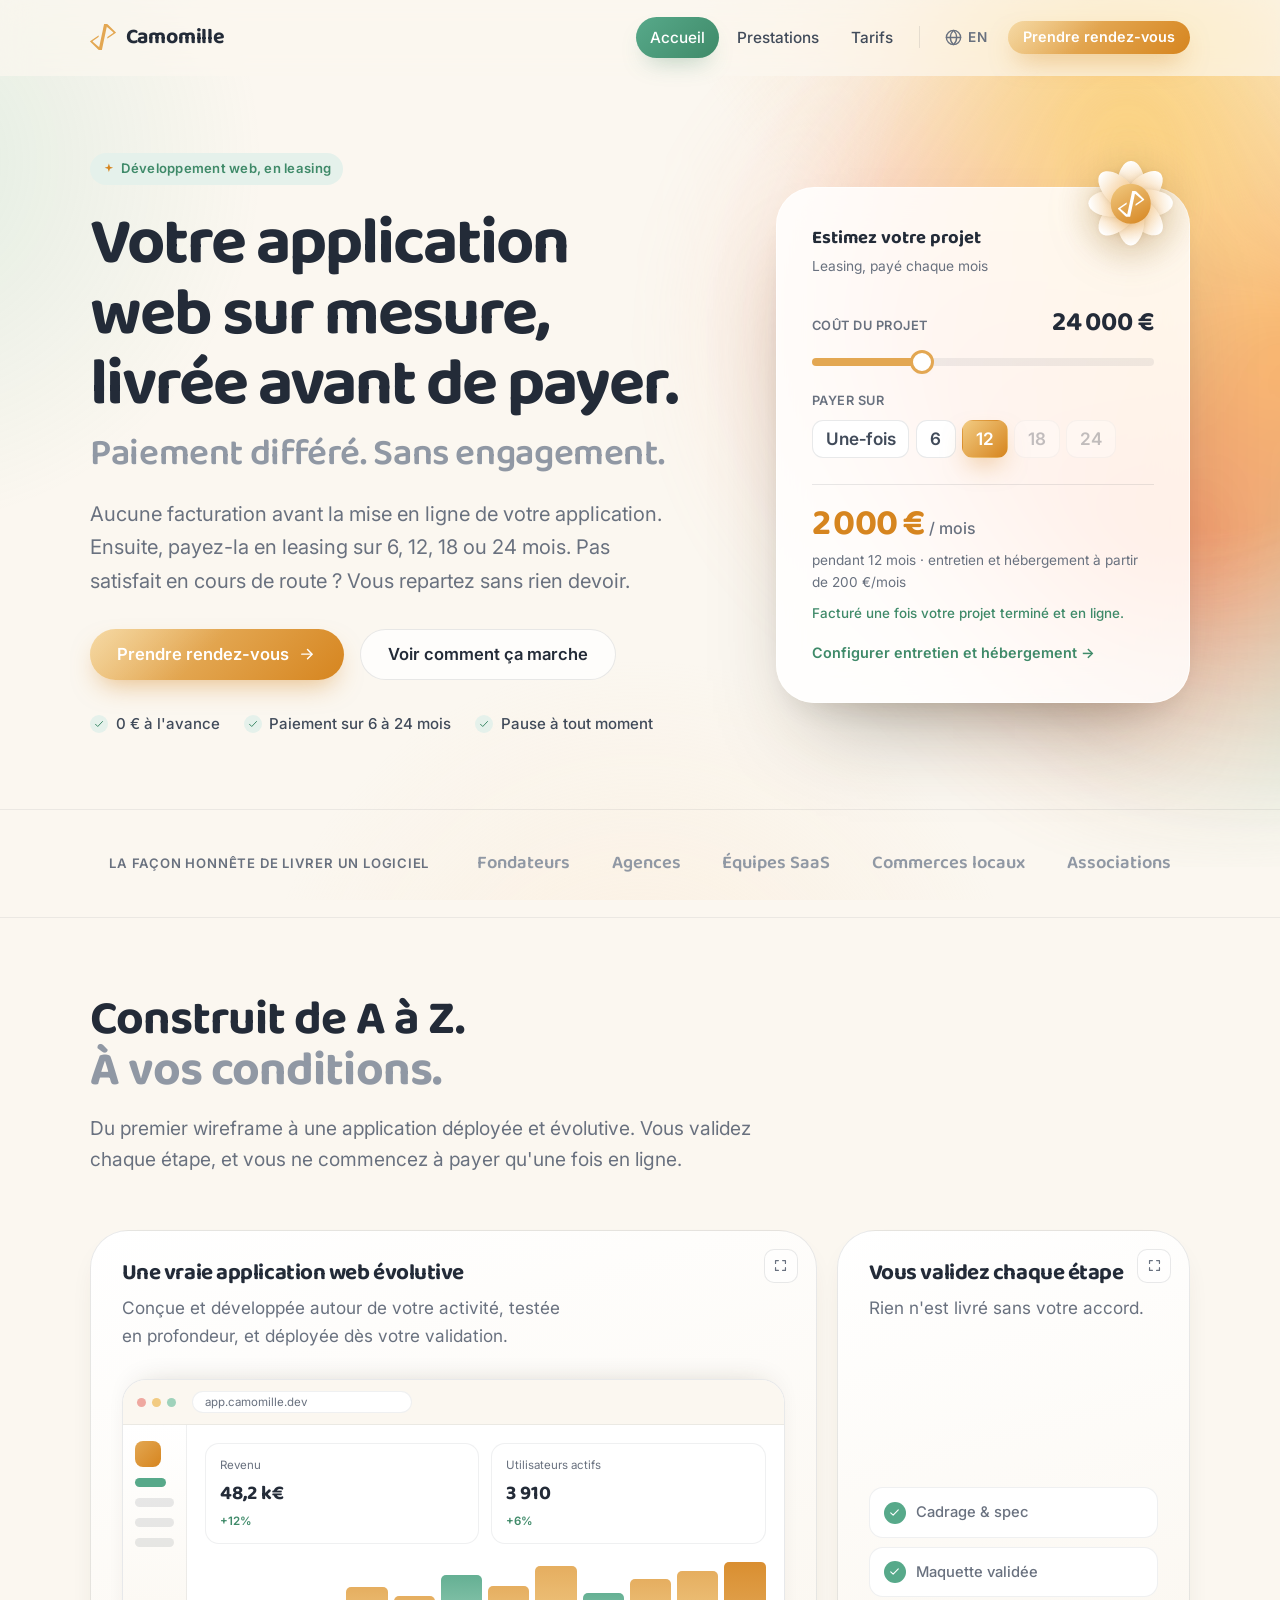
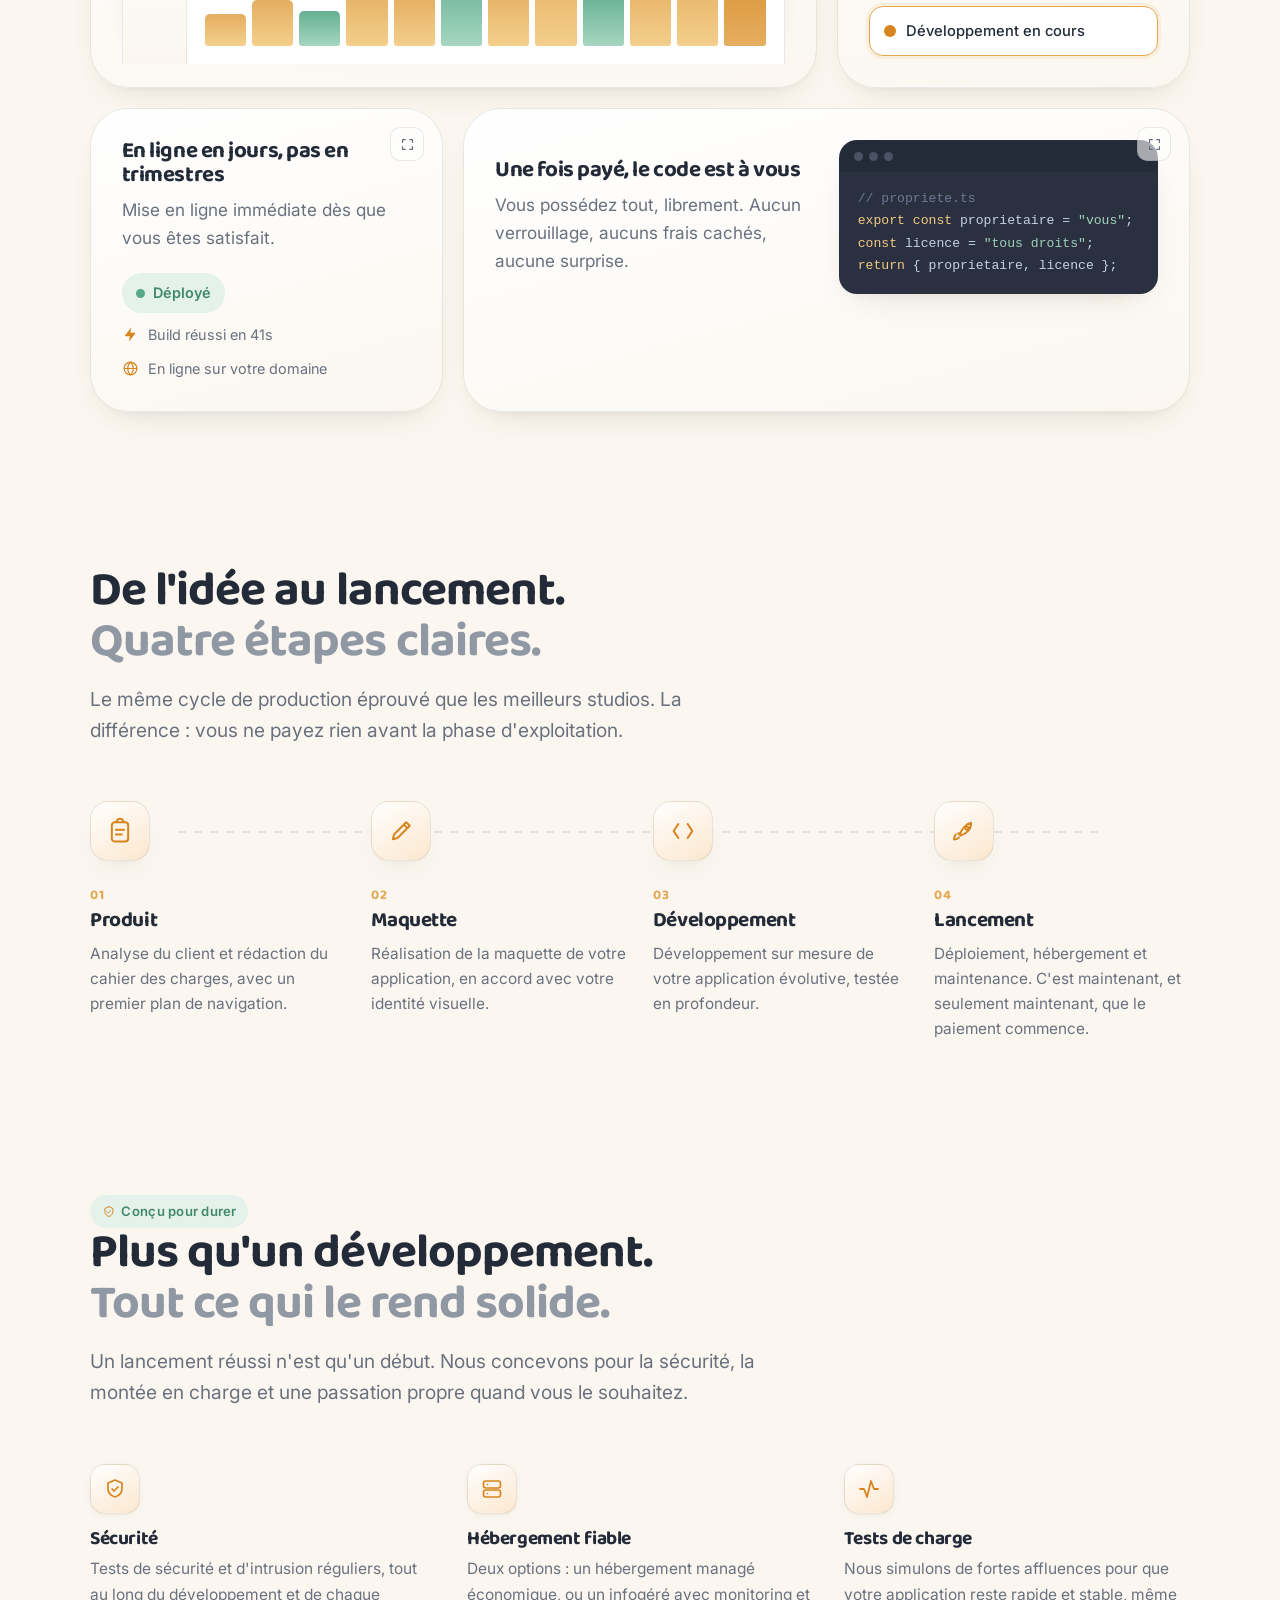
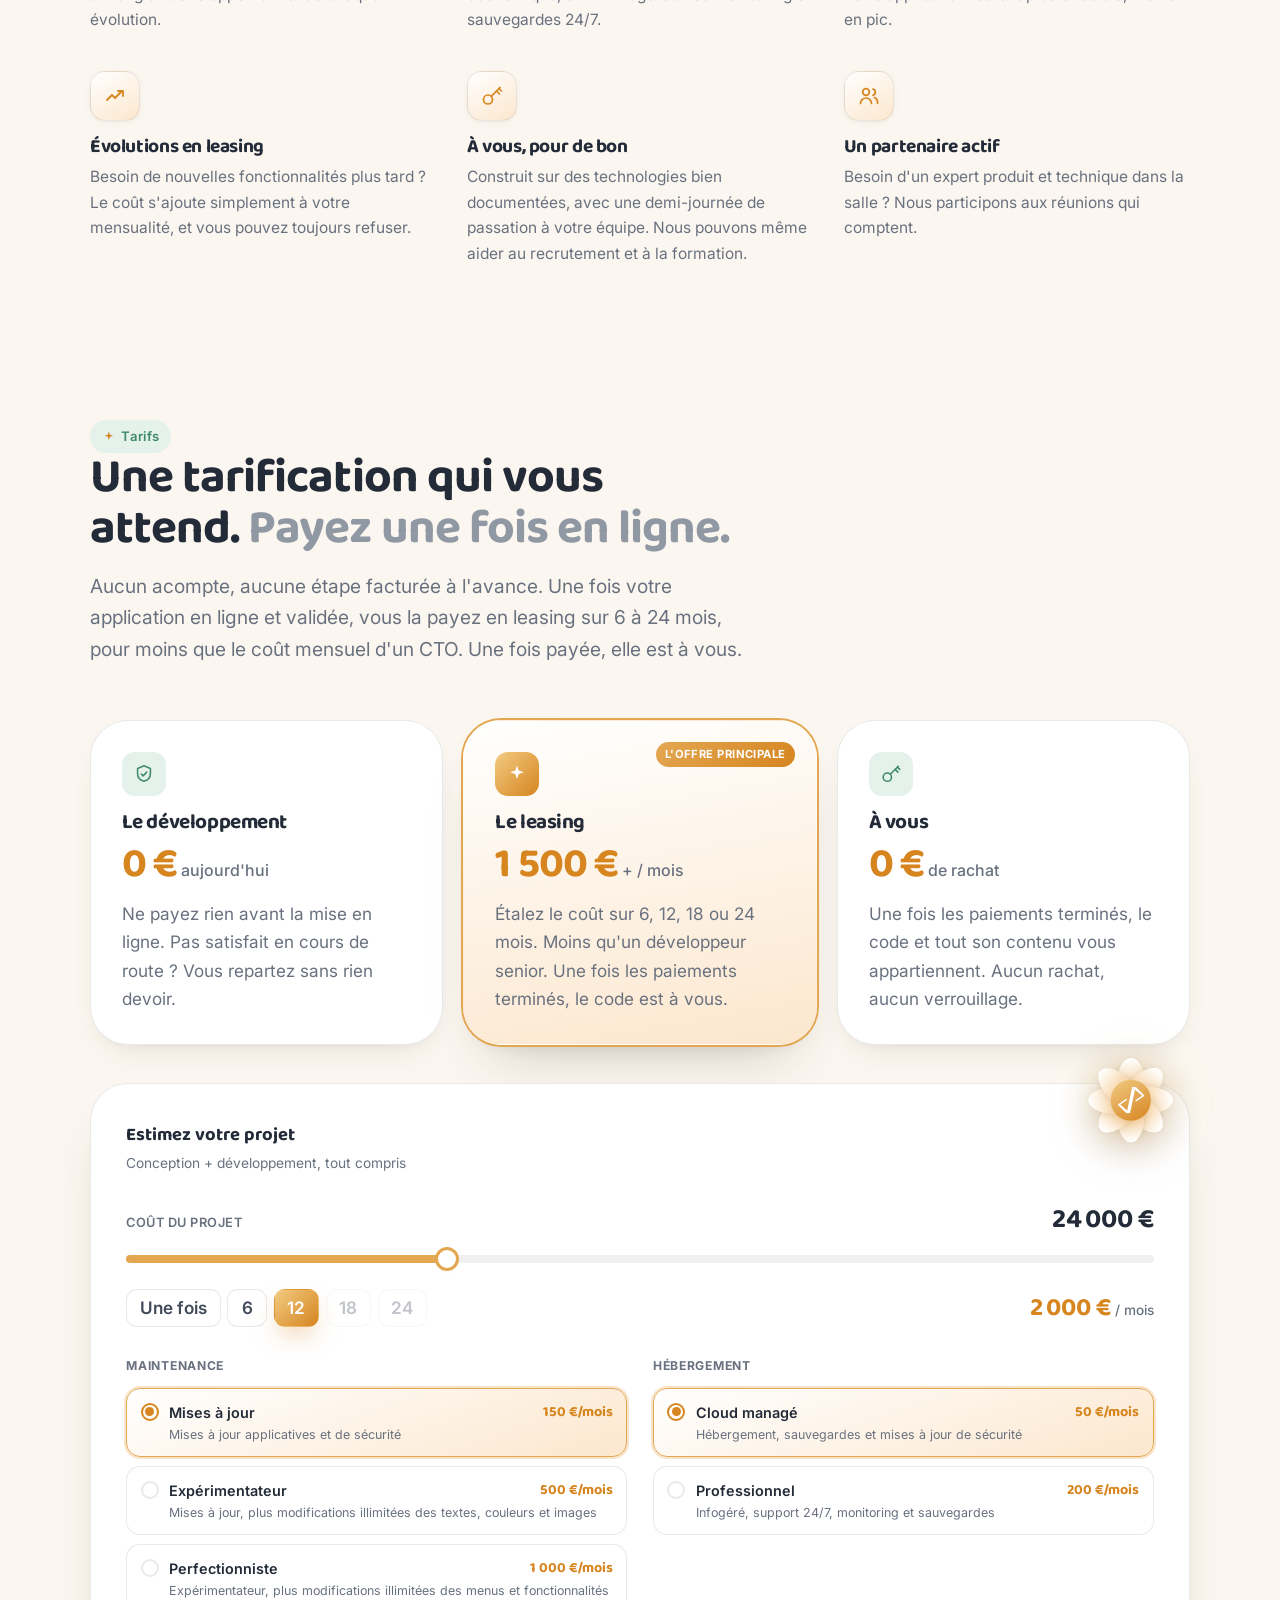
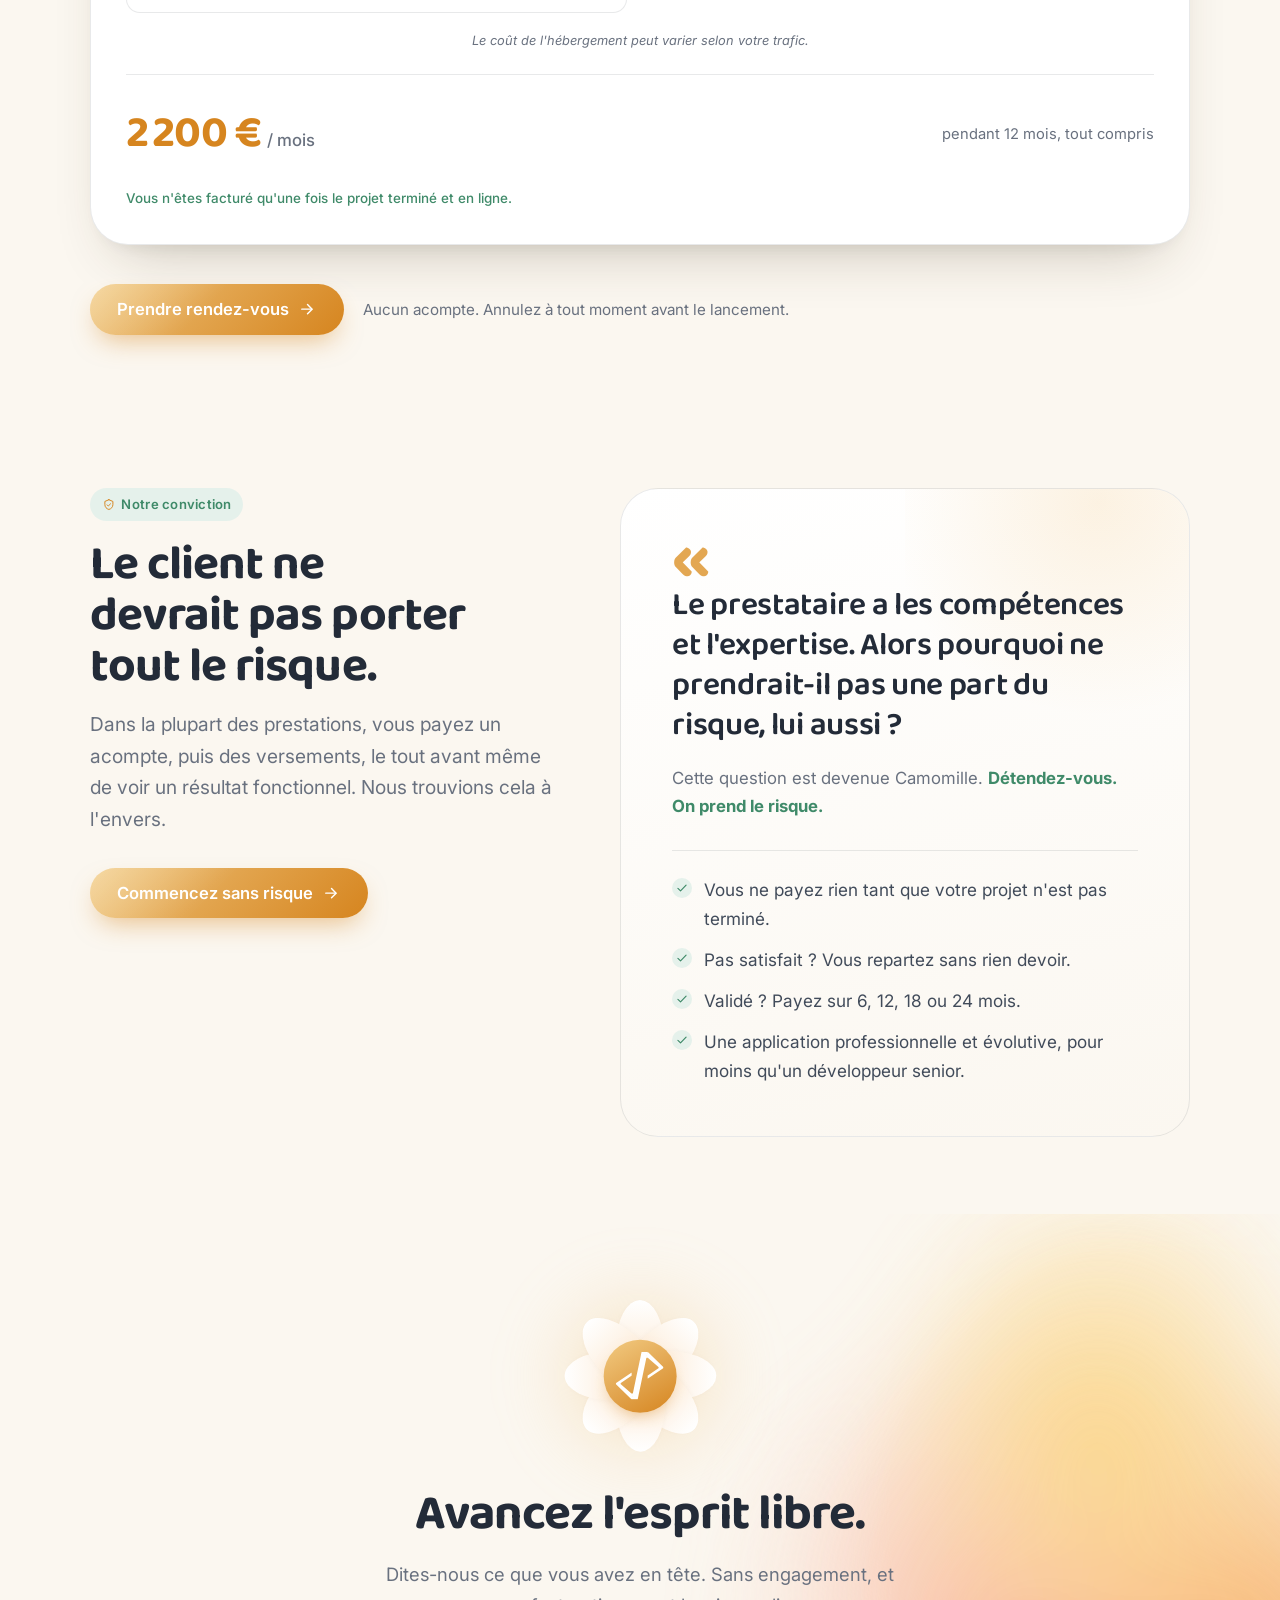
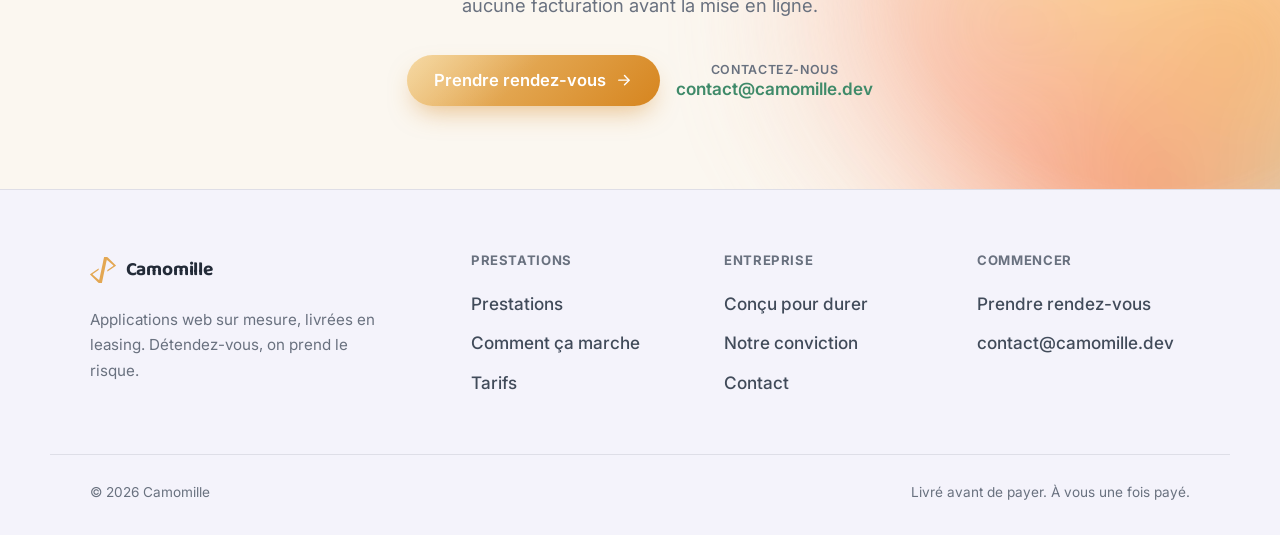
==== fr/index.html @ 1020916d "Camomille landing site (EN + FR) Co-Authored-By: Claude Opus 4.8 <noreply@anthropic.com>" ====
<!doctype html>
<html lang="fr">
<head>
  <meta charset="utf-8" />
  <meta name="viewport" content="width=device-width, initial-scale=1" />
  <title>Camomille — Applications web sur mesure, en paiement différé</title>
  <meta name="description" content="Votre application web sur mesure, en paiement différé et sans engagement. Aucune facturation avant la mise en ligne. Payez-la en leasing sur 6, 12, 18 ou 24 mois." />
  <link rel="preconnect" href="https://fonts.googleapis.com" />
  <link rel="preconnect" href="https://fonts.gstatic.com" crossorigin />
  <link href="https://fonts.googleapis.com/css2?family=Baloo+2:wght@500;600;700&family=Inter:wght@400;450;500;600;700&display=swap" rel="stylesheet" />
  <link rel="stylesheet" href="../styles.css" />
  <link rel="icon" href="../favicon.svg" type="image/svg+xml" />
  <meta name="theme-color" content="#FBF7F0" />
  <meta property="og:type" content="website" />
  <meta property="og:title" content="Camomille — Applications web sur mesure, en paiement différé" />
  <meta property="og:description" content="Votre application web sur mesure, en paiement différé et sans engagement. Payez-la en leasing sur 6 à 24 mois." />
  <meta property="og:locale" content="fr" />
  <meta property="og:locale:alternate" content="en" />
  <meta name="twitter:card" content="summary" />
  <link rel="alternate" hreflang="en" href="../" />
  <link rel="alternate" hreflang="fr" href="./" />
</head>
<body id="top">

  <!-- icon sprite -->
  <svg width="0" height="0" style="position:absolute" aria-hidden="true" focusable="false">
    <symbol id="glyph" viewBox="0 0 96.002 96">
      <path fill="currentColor" fill-rule="evenodd" transform="translate(0 42)" d="M32 0.750462L32 5.5244Q32 5.63432 31.9736 5.74101Q31.9471 5.8477 31.8958 5.94489Q31.8444 6.04207 31.7711 6.12404Q31.6979 6.206 31.6071 6.26793L10.393 20.7321Q10.3021 20.794 10.2289 20.876Q10.1556 20.9579 10.1043 21.0551Q10.0529 21.1523 10.0265 21.259Q10 21.3657 10 21.4756L10 22.5881Q10 22.6851 10.0206 22.7798Q10.0413 22.8745 10.0816 22.9626Q10.122 23.0508 10.1802 23.1283Q10.2383 23.2058 10.3117 23.2692L31.7467 41.7812Q31.8692 41.887 32.021 41.9435Q32.1729 42 32.3348 42L36 42L32 54L0.119366 22.6175Q0.0620939 22.5611 0.0310478 22.487Q0 22.4129 0 22.3325L0 21.7131Q0 21.6132 0.0469801 21.525Q0.0939599 21.4369 0.176882 21.3811L31.3771 0.418526Q31.4482 0.379574 31.5261 0.357471Q31.6068 0.349702 31.6871 0.360139Q31.7643 0.384813 31.834 0.426098Q31.8952 0.479214 31.943 0.544653Q31.9783 0.617598 31.9964 0.696579Q32 0.723397 32 0.750462Z" />
      <path fill="currentColor" fill-rule="evenodd" transform="translate(60.002 0)" d="M36 31.6675L36 32.2869Q36 32.3868 35.953 32.475Q35.906 32.5631 35.8231 32.6188L4.62296 53.5815Q4.55191 53.6204 4.47395 53.6426Q4.3933 53.6503 4.31294 53.6399Q4.23576 53.6152 4.16604 53.5739Q4.10485 53.5208 4.05706 53.4554Q4.02178 53.3824 4.00368 53.3034Q4.00004 53.2766 4.00004 53.2496L4.00003 48.4756Q4.00003 48.3657 4.02649 48.259Q4.05295 48.1523 4.10431 48.0551Q4.15567 47.9579 4.22892 47.876Q4.30216 47.794 4.39298 47.7321L25.6071 33.2679Q25.6979 33.206 25.7711 33.124Q25.8444 33.0421 25.8958 32.9449Q25.9471 32.8477 25.9736 32.741Q26 32.6343 26 32.5244L26 31.4119Q26 31.3149 25.9794 31.2202Q25.9587 31.1255 25.9184 31.0374Q25.878 30.9492 25.8199 30.8717Q25.7617 30.7942 25.6883 30.7308L4.2534 12.2188Q4.13081 12.113 3.979 12.0565Q3.82719 12 3.66521 12L0 12L4.00002 0L35.8806 31.3825Q35.9379 31.4389 35.9689 31.513Q36 31.5871 36 31.6675Z" />
      <path fill="currentColor" fill-rule="evenodd" transform="translate(32.002 0)" d="M11.2683 96C8.31138 96 0 96 0 96C0 96 17.8085 10.5194 19.8165 0.880987C19.9178 0.394431 20.4029 0 20.8999 0C23.6886 0 32 0 32 0L12.1492 95.2836Q12.1335 95.359 12.1053 95.4306Q12.077 95.5022 12.037 95.568Q11.9969 95.6337 11.9463 95.6917Q11.8957 95.7497 11.836 95.7983Q11.7763 95.8469 11.7092 95.8846Q11.642 95.9223 11.5695 95.9481Q11.497 95.9739 11.4211 95.9869Q11.3452 96 11.2683 96Z" />
    </symbol>
    <symbol id="ic-arrow" viewBox="0 0 24 24"><g fill="none" stroke="currentColor" stroke-width="1.9" stroke-linecap="round" stroke-linejoin="round"><path d="M5 12h13"/><path d="M12.5 6l6 6-6 6"/></g></symbol>
    <symbol id="ic-spark" viewBox="0 0 24 24"><path fill="currentColor" d="M12 2.6l1.9 5.5 5.5 1.9-5.5 1.9L12 17.4l-1.9-5.5L4.6 10l5.5-1.9L12 2.6Z"/></symbol>
    <symbol id="ic-check" viewBox="0 0 24 24"><g fill="none" stroke="currentColor" stroke-width="2" stroke-linecap="round" stroke-linejoin="round"><path d="M5 12.5l4.5 4.5L19 7"/></g></symbol>
    <symbol id="ic-grid" viewBox="0 0 24 24"><g fill="none" stroke="currentColor" stroke-width="1.7" stroke-linecap="round" stroke-linejoin="round"><rect x="4" y="4" width="7" height="7" rx="1.6"/><rect x="13" y="4" width="7" height="7" rx="1.6"/><rect x="4" y="13" width="7" height="7" rx="1.6"/><rect x="13" y="13" width="7" height="7" rx="1.6"/></g></symbol>
    <symbol id="ic-clipboard" viewBox="0 0 24 24"><g fill="none" stroke="currentColor" stroke-width="1.7" stroke-linecap="round" stroke-linejoin="round"><rect x="5" y="4.5" width="14" height="16.5" rx="2.5"/><path d="M9 4.5a3 3 0 0 1 6 0"/><path d="M8.5 11h7M8.5 15h5"/></g></symbol>
    <symbol id="ic-pen" viewBox="0 0 24 24"><g fill="none" stroke="currentColor" stroke-width="1.7" stroke-linecap="round" stroke-linejoin="round"><path d="M16.5 4.5l3 3L9 18l-4 1 1-4 10.5-10.5Z"/><path d="M14.5 6.5l3 3"/></g></symbol>
    <symbol id="ic-code" viewBox="0 0 24 24"><g fill="none" stroke="currentColor" stroke-width="1.8" stroke-linecap="round" stroke-linejoin="round"><path d="M16 18l4-6-4-6"/><path d="M8 6l-4 6 4 6"/></g></symbol>
    <symbol id="ic-rocket" viewBox="0 0 24 24"><g fill="none" stroke="currentColor" stroke-width="1.7" stroke-linecap="round" stroke-linejoin="round"><path d="M5 15c-1.2 1-1.6 4.2-1.6 4.2s3.2-.4 4.2-1.6"/><path d="M9 14c.8-3.2 4.5-8 9-9 .5 4.5-3 9-9 11l-2-2Z"/><circle cx="14.5" cy="9.5" r="1.4"/></g></symbol>
    <symbol id="ic-shield" viewBox="0 0 24 24"><g fill="none" stroke="currentColor" stroke-width="1.7" stroke-linecap="round" stroke-linejoin="round"><path d="M12 3l7 3v5.5c0 4.3-3 7.4-7 8.5-4-1.1-7-4.2-7-8.5V6l7-3Z"/><path d="M9 12l2 2 4-4"/></g></symbol>
    <symbol id="ic-bolt" viewBox="0 0 24 24"><path fill="currentColor" d="M13 2 4.5 13.2c-.4.5 0 1.3.7 1.3H11l-1 7.5 8.5-11.2c.4-.5 0-1.3-.7-1.3H12l1-7.3Z"/></symbol>
    <symbol id="ic-expand" viewBox="0 0 24 24"><g fill="none" stroke="currentColor" stroke-width="1.7" stroke-linecap="round" stroke-linejoin="round"><path d="M9 5H5v4M15 5h4v4M15 19h4v-4M9 19H5v-4"/></g></symbol>
    <symbol id="ic-globe" viewBox="0 0 24 24"><g fill="none" stroke="currentColor" stroke-width="1.7" stroke-linecap="round" stroke-linejoin="round"><circle cx="12" cy="12" r="9"/><path d="M3 12h18"/><path d="M12 3c2.6 2.4 4 5.6 4 9s-1.4 6.6-4 9c-2.6-2.4-4-5.6-4-9s1.4-6.6 4-9Z"/></g></symbol>
    <symbol id="ic-menu" viewBox="0 0 24 24"><g fill="none" stroke="currentColor" stroke-width="1.8" stroke-linecap="round"><path d="M4 7h16"/><path d="M4 12h16"/><path d="M4 17h16"/></g></symbol>
    <symbol id="ic-chevron" viewBox="0 0 24 24"><g fill="none" stroke="currentColor" stroke-width="1.8" stroke-linecap="round" stroke-linejoin="round"><path d="M6 9l6 6 6-6"/></g></symbol>
    <symbol id="ic-server" viewBox="0 0 24 24"><g fill="none" stroke="currentColor" stroke-width="1.7" stroke-linecap="round" stroke-linejoin="round"><rect x="3.5" y="4" width="17" height="7" rx="2.2"/><rect x="3.5" y="13" width="17" height="7" rx="2.2"/><path d="M7.5 7.5h.01M7.5 16.5h.01"/></g></symbol>
    <symbol id="ic-activity" viewBox="0 0 24 24"><g fill="none" stroke="currentColor" stroke-width="1.8" stroke-linecap="round" stroke-linejoin="round"><path d="M3 12h4l3 8 4-16 3 8h4"/></g></symbol>
    <symbol id="ic-key" viewBox="0 0 24 24"><g fill="none" stroke="currentColor" stroke-width="1.7" stroke-linecap="round" stroke-linejoin="round"><circle cx="8" cy="15.5" r="4.5"/><path d="M11.2 12.3 20 3.5"/><path d="m16.5 7 3 3"/><path d="m19 4.5 2.5 2.5"/></g></symbol>
    <symbol id="ic-users" viewBox="0 0 24 24"><g fill="none" stroke="currentColor" stroke-width="1.7" stroke-linecap="round" stroke-linejoin="round"><circle cx="9" cy="8" r="3.3"/><path d="M3.5 19.5a5.5 5.5 0 0 1 11 0"/><path d="M16 5.1a3.3 3.3 0 0 1 0 6.3"/><path d="M17.5 13.6a5.5 5.5 0 0 1 3 5.9"/></g></symbol>
    <symbol id="ic-trend" viewBox="0 0 24 24"><g fill="none" stroke="currentColor" stroke-width="1.8" stroke-linecap="round" stroke-linejoin="round"><path d="M4 16l5-5 3 3 7-7"/><path d="M15 7h5v5"/></g></symbol>
    <symbol id="ic-bulb" viewBox="0 0 24 24"><g fill="none" stroke="currentColor" stroke-width="1.7" stroke-linecap="round" stroke-linejoin="round"><path d="M9 18h6"/><path d="M10 21h4"/><path d="M12 3a6 6 0 0 0-3.5 10.9c.6.4.9 1.1.9 1.8v.3h5.2v-.3c0-.7.3-1.4.9-1.8A6 6 0 0 0 12 3Z"/></g></symbol>
    <symbol id="ic-link" viewBox="0 0 24 24"><g fill="none" stroke="currentColor" stroke-width="1.7" stroke-linecap="round" stroke-linejoin="round"><path d="M10 13a4 4 0 0 0 5.7.3l2.3-2.3a4 4 0 0 0-5.7-5.7L11 6.6"/><path d="M14 11a4 4 0 0 0-5.7-.3L6 13a4 4 0 0 0 5.7 5.7L13 17.4"/></g></symbol>
  </svg>

  <!-- ambient background -->
  <div class="aurora" aria-hidden="true"></div>

  <!-- nav -->
  <header class="nav" id="nav">
    <div class="container nav-inner">
      <a class="brand" href="#top" aria-label="Accueil Camomille">
        <svg class="brand-glyph" aria-hidden="true"><use href="#glyph"/></svg>
        <span class="brand-name">Camomille</span>
      </a>

      <nav class="nav-links" id="navLinks" aria-label="Navigation principale">
        <a class="nav-link is-active" href="#top">Accueil</a>
        <a class="nav-link" href="#work">Prestations</a>
        <a class="nav-link" href="#pricing">Tarifs</a>
        <span class="nav-divide" aria-hidden="true"></span>
        <a class="lang" href="../" aria-label="Switch to English" hreflang="en">
          <svg aria-hidden="true"><use href="#ic-globe"/></svg><span class="lang-code">EN</span>
        </a>
        <a class="btn btn-primary btn-sm nav-cta" href="https://calendar.app.google/yPcUiXpPFXHyGDNo6" target="_blank" rel="noopener">Prendre rendez-vous</a>
      </nav>

      <button class="nav-toggle" id="navToggle" type="button" aria-label="Ouvrir le menu" aria-expanded="false" aria-controls="navLinks">
        <svg aria-hidden="true"><use href="#ic-menu"/></svg>
      </button>
    </div>
  </header>

  <main>
    <!-- hero -->
    <section class="hero">
      <div class="ribbon" aria-hidden="true"></div>
      <div class="container hero-grid">
        <div class="hero-copy">
          <span class="eyebrow reveal" style="--d:0">
            <svg aria-hidden="true"><use href="#ic-spark"/></svg>
            Développement web, en leasing
          </span>
          <h1 class="hero-title reveal" style="--d:1">
            Votre application web sur mesure, livrée avant de payer.
            <span class="muted">Paiement différé. Sans engagement.</span>
          </h1>
          <p class="hero-sub reveal" style="--d:2">
            Aucune facturation avant la mise en ligne de votre application. Ensuite, payez-la en leasing sur 6, 12, 18 ou 24 mois.
            Pas satisfait en cours de route ? Vous repartez sans rien devoir.
          </p>
          <div class="hero-actions reveal" style="--d:3">
            <a class="btn btn-primary btn-lg" href="https://calendar.app.google/yPcUiXpPFXHyGDNo6" target="_blank" rel="noopener">
              Prendre rendez-vous
              <svg aria-hidden="true"><use href="#ic-arrow"/></svg>
            </a>
            <a class="btn btn-ghost btn-lg" href="#how">Voir comment ça marche</a>
          </div>
          <ul class="trust reveal" style="--d:4">
            <li><svg aria-hidden="true"><use href="#ic-check"/></svg> 0 &euro; &agrave; l'avance</li>
            <li><svg aria-hidden="true"><use href="#ic-check"/></svg> Paiement sur 6 &agrave; 24 mois</li>
            <li><svg aria-hidden="true"><use href="#ic-check"/></svg> Pause &agrave; tout moment</li>
          </ul>
        </div>

        <!-- hero mini calculator -->
        <div class="hero-calc reveal" style="--d:2">
          <div class="calc mini-calc" data-calc role="group" aria-label="Estimez votre projet">
            <span class="calc-badge" aria-hidden="true">
              <span class="bloom">
                <span class="bloom-petals"><i style="--r:0deg"></i><i style="--r:45deg"></i><i style="--r:90deg"></i><i style="--r:135deg"></i><i style="--r:180deg"></i><i style="--r:225deg"></i><i style="--r:270deg"></i><i style="--r:315deg"></i></span>
                <span class="bloom-center"><svg class="tile-glyph"><use href="#glyph"/></svg></span>
              </span>
            </span>
            <div class="calc-head">
              <div>
                <span class="calc-kicker">Estimez votre projet</span>
                <span class="calc-sub">Leasing, pay&eacute; chaque mois</span>
              </div>
            </div>

            <div class="calc-cost">
              <span class="calc-label">Co&ucirc;t du projet</span>
              <span class="calc-value js-cost">24 000 &euro;</span>
            </div>
            <input class="calc-range" type="range" min="8000" max="60000" step="1000" value="24000" autocomplete="off" aria-label="Co&ucirc;t du projet" />

            <span class="calc-label calc-label-tight">Payer sur</span>
            <div class="calc-terms" role="group" aria-label="Dur&eacute;e de paiement">
              <button type="button" data-m="0">Une&#8209;fois</button>
              <button type="button" data-m="6">6</button>
              <button type="button" data-m="12" class="is-on">12</button>
              <button type="button" data-m="18">18</button>
              <button type="button" data-m="24">24</button>
            </div>

            <div class="mini-result">
              <div class="mini-figure"><span class="js-build mini-num">2 000 &euro;</span><span class="js-buildunit mini-unit"> / mois</span></div>
              <span class="mini-sub"><span class="js-term">pendant 12 mois</span> &middot; entretien et h&eacute;bergement &agrave; partir de 200 &euro;/mois</span>
              <span class="calc-when">Factur&eacute; une fois votre projet termin&eacute; et en ligne.</span>
            </div>
            <a class="mini-link" href="#pricing">Configurer entretien et h&eacute;bergement &rarr;</a>
          </div>
        </div>
      </div>
    </section>

    <!-- trust / logo strip -->
    <section class="strip reveal">
      <div class="container strip-inner">
        <span class="strip-label">La fa&ccedil;on honn&ecirc;te de livrer un logiciel</span>
        <div class="strip-items">
          <span>Fondateurs</span>
          <span>Agences</span>
          <span>&Eacute;quipes SaaS</span>
          <span>Commerces locaux</span>
          <span>Associations</span>
        </div>
      </div>
    </section>

    <!-- bento: construit de A à Z -->
    <section class="bento" id="work">
      <div class="container">
        <header class="sec-head reveal">
          <h2 class="sec-title">Construit de A &agrave; Z.<span class="muted"> &Agrave; vos conditions.</span></h2>
          <p class="sec-lead">Du premier wireframe &agrave; une application d&eacute;ploy&eacute;e et &eacute;volutive. Vous validez chaque &eacute;tape, et vous ne commencez &agrave; payer qu'une fois en ligne.</p>
        </header>

        <div class="bento-grid">
          <!-- big card: real app -->
          <article class="bento-card span-2 reveal">
            <button class="card-expand" aria-label="Agrandir"><svg aria-hidden="true"><use href="#ic-expand"/></svg></button>
            <div class="bento-text">
              <h3>Une vraie application web &eacute;volutive</h3>
              <p>Con&ccedil;ue et d&eacute;velopp&eacute;e autour de votre activit&eacute;, test&eacute;e en profondeur, et d&eacute;ploy&eacute;e d&egrave;s votre validation.</p>
            </div>
            <div class="mock-browser" aria-hidden="true">
              <div class="mb-bar"><span></span><span></span><span></span><div class="mb-url">app.camomille.dev</div></div>
              <div class="mb-body">
                <div class="mb-side">
                  <div class="mb-logo"></div>
                  <div class="mb-nav on"></div>
                  <div class="mb-nav"></div>
                  <div class="mb-nav"></div>
                  <div class="mb-nav"></div>
                </div>
                <div class="mb-main">
                  <div class="mb-stats">
                    <div class="mb-stat"><span class="mb-k">Revenu</span><span class="mb-v">48,2 k&euro;</span><span class="mb-up">+12%</span></div>
                    <div class="mb-stat"><span class="mb-k">Utilisateurs actifs</span><span class="mb-v">3 910</span><span class="mb-up">+6%</span></div>
                  </div>
                  <div class="mb-chart">
                    <i style="--h:38%"></i><i style="--h:55%"></i><i style="--h:42%"></i><i style="--h:70%"></i>
                    <i style="--h:60%"></i><i style="--h:85%"></i><i style="--h:72%"></i><i style="--h:96%"></i>
                    <i style="--h:64%"></i><i style="--h:80%"></i><i style="--h:90%"></i><i style="--h:100%"></i>
                  </div>
                </div>
              </div>
            </div>
          </article>

          <!-- approve -->
          <article class="bento-card reveal">
            <button class="card-expand" aria-label="Agrandir"><svg aria-hidden="true"><use href="#ic-expand"/></svg></button>
            <div class="bento-text">
              <h3>Vous validez chaque &eacute;tape</h3>
              <p>Rien n'est livr&eacute; sans votre accord.</p>
            </div>
            <div class="mock-approve" aria-hidden="true">
              <div class="ma-row done"><span class="ma-tick"><svg><use href="#ic-check"/></svg></span> Cadrage &amp; spec</div>
              <div class="ma-row done"><span class="ma-tick"><svg><use href="#ic-check"/></svg></span> Maquette valid&eacute;e</div>
              <div class="ma-row live"><span class="ma-dot"></span> D&eacute;veloppement en cours</div>
            </div>
          </article>

          <!-- launch -->
          <article class="bento-card reveal">
            <button class="card-expand" aria-label="Agrandir"><svg aria-hidden="true"><use href="#ic-expand"/></svg></button>
            <div class="bento-text">
              <h3>En ligne en jours, pas en trimestres</h3>
              <p>Mise en ligne imm&eacute;diate d&egrave;s que vous &ecirc;tes satisfait.</p>
            </div>
            <div class="mock-deploy" aria-hidden="true">
              <span class="md-pill"><span class="md-led"></span> D&eacute;ploy&eacute;</span>
              <div class="md-line"><svg><use href="#ic-bolt"/></svg> Build r&eacute;ussi en 41s</div>
              <div class="md-line"><svg><use href="#ic-globe"/></svg> En ligne sur votre domaine</div>
            </div>
          </article>

          <!-- code is yours -->
          <article class="bento-card span-2 reveal">
            <button class="card-expand" aria-label="Agrandir"><svg aria-hidden="true"><use href="#ic-expand"/></svg></button>
            <div class="bento-split">
              <div class="bento-text">
                <h3>Une fois pay&eacute;, le code est &agrave; vous</h3>
                <p>Vous poss&eacute;dez tout, librement. Aucun verrouillage, aucuns frais cach&eacute;s, aucune surprise.</p>
              </div>
              <div class="mock-code" aria-hidden="true">
                <div class="mc-top"><span></span><span></span><span></span></div>
                <pre><span class="t-c">// propriete.ts</span>
<span class="t-k">export const</span> proprietaire = <span class="t-s">"vous"</span>;
<span class="t-k">const</span> licence = <span class="t-s">"tous droits"</span>;
<span class="t-k">return</span> { proprietaire, licence };</pre>
              </div>
            </div>
          </article>
        </div>
      </div>
    </section>

    <!-- process -->
    <section class="process" id="how">
      <div class="container">
        <header class="sec-head reveal">
          <h2 class="sec-title">De l'id&eacute;e au lancement.<span class="muted"> Quatre &eacute;tapes claires.</span></h2>
          <p class="sec-lead">Le m&ecirc;me cycle de production &eacute;prouv&eacute; que les meilleurs studios. La diff&eacute;rence : vous ne payez rien avant la phase d'exploitation.</p>
        </header>

        <ol class="steps">
          <li class="step reveal" style="--d:0">
            <span class="step-ico"><svg aria-hidden="true"><use href="#ic-clipboard"/></svg></span>
            <span class="step-n">01</span>
            <h3>Produit</h3>
            <p>Analyse du client et r&eacute;daction du cahier des charges, avec un premier plan de navigation.</p>
          </li>
          <li class="step reveal" style="--d:1">
            <span class="step-ico"><svg aria-hidden="true"><use href="#ic-pen"/></svg></span>
            <span class="step-n">02</span>
            <h3>Maquette</h3>
            <p>R&eacute;alisation de la maquette de votre application, en accord avec votre identit&eacute; visuelle.</p>
          </li>
          <li class="step reveal" style="--d:2">
            <span class="step-ico"><svg aria-hidden="true"><use href="#ic-code"/></svg></span>
            <span class="step-n">03</span>
            <h3>D&eacute;veloppement</h3>
            <p>D&eacute;veloppement sur mesure de votre application &eacute;volutive, test&eacute;e en profondeur.</p>
          </li>
          <li class="step reveal" style="--d:3">
            <span class="step-ico"><svg aria-hidden="true"><use href="#ic-rocket"/></svg></span>
            <span class="step-n">04</span>
            <h3>Lancement</h3>
            <p>D&eacute;ploiement, h&eacute;bergement et maintenance. C'est maintenant, et seulement maintenant, que le paiement commence.</p>
          </li>
        </ol>
      </div>
    </section>

    <!-- quality -->
    <section class="quality" id="quality">
      <div class="container">
        <header class="sec-head reveal">
          <span class="eyebrow"><svg aria-hidden="true"><use href="#ic-shield"/></svg> Con&ccedil;u pour durer</span>
          <h2 class="sec-title">Plus qu'un d&eacute;veloppement.<span class="muted"> Tout ce qui le rend solide.</span></h2>
          <p class="sec-lead">Un lancement r&eacute;ussi n'est qu'un d&eacute;but. Nous concevons pour la s&eacute;curit&eacute;, la mont&eacute;e en charge et une passation propre quand vous le souhaitez.</p>
        </header>

        <div class="quality-grid">
          <article class="q-item reveal" style="--d:0">
            <span class="q-ico"><svg aria-hidden="true"><use href="#ic-shield"/></svg></span>
            <h3>S&eacute;curit&eacute;</h3>
            <p>Tests de s&eacute;curit&eacute; et d'intrusion r&eacute;guliers, tout au long du d&eacute;veloppement et de chaque &eacute;volution.</p>
          </article>
          <article class="q-item reveal" style="--d:1">
            <span class="q-ico"><svg aria-hidden="true"><use href="#ic-server"/></svg></span>
            <h3>H&eacute;bergement fiable</h3>
            <p>Deux options : un h&eacute;bergement manag&eacute; &eacute;conomique, ou un infog&eacute;r&eacute; avec monitoring et sauvegardes 24/7.</p>
          </article>
          <article class="q-item reveal" style="--d:2">
            <span class="q-ico"><svg aria-hidden="true"><use href="#ic-activity"/></svg></span>
            <h3>Tests de charge</h3>
            <p>Nous simulons de fortes affluences pour que votre application reste rapide et stable, m&ecirc;me en pic.</p>
          </article>
          <article class="q-item reveal" style="--d:0">
            <span class="q-ico"><svg aria-hidden="true"><use href="#ic-trend"/></svg></span>
            <h3>&Eacute;volutions en leasing</h3>
            <p>Besoin de nouvelles fonctionnalit&eacute;s plus tard ? Le co&ucirc;t s'ajoute simplement &agrave; votre mensualit&eacute;, et vous pouvez toujours refuser.</p>
          </article>
          <article class="q-item reveal" style="--d:1">
            <span class="q-ico"><svg aria-hidden="true"><use href="#ic-key"/></svg></span>
            <h3>&Agrave; vous, pour de bon</h3>
            <p>Construit sur des technologies bien document&eacute;es, avec une demi-journ&eacute;e de passation &agrave; votre &eacute;quipe. Nous pouvons m&ecirc;me aider au recrutement et &agrave; la formation.</p>
          </article>
          <article class="q-item reveal" style="--d:2">
            <span class="q-ico"><svg aria-hidden="true"><use href="#ic-users"/></svg></span>
            <h3>Un partenaire actif</h3>
            <p>Besoin d'un expert produit et technique dans la salle ? Nous participons aux r&eacute;unions qui comptent.</p>
          </article>
        </div>
      </div>
    </section>

    <!-- pricing -->
    <section class="pricing" id="pricing">
      <div class="container">
        <header class="sec-head reveal">
          <span class="eyebrow"><svg aria-hidden="true"><use href="#ic-spark"/></svg> Tarifs</span>
          <h2 class="sec-title">Une tarification qui vous attend.<span class="muted"> Payez une fois en ligne.</span></h2>
          <p class="sec-lead">Aucun acompte, aucune &eacute;tape factur&eacute;e &agrave; l'avance. Une fois votre application en ligne et valid&eacute;e, vous la payez en leasing sur 6 &agrave; 24 mois, pour moins que le co&ucirc;t mensuel d'un CTO. Une fois pay&eacute;e, elle est &agrave; vous.</p>
        </header>

        <div class="price-grid">
          <article class="price-card reveal" style="--d:0">
            <span class="price-ico"><svg aria-hidden="true"><use href="#ic-shield"/></svg></span>
            <h3>Le d&eacute;veloppement</h3>
            <p class="price-big">0 &euro;<span> aujourd'hui</span></p>
            <p>Ne payez rien avant la mise en ligne. Pas satisfait en cours de route ? Vous repartez sans rien devoir.</p>
          </article>

          <article class="price-card featured reveal" style="--d:1">
            <span class="price-tag">L'offre principale</span>
            <span class="price-ico"><svg aria-hidden="true"><use href="#ic-spark"/></svg></span>
            <h3>Le leasing</h3>
            <p class="price-big">1 500 &euro;<span> + / mois</span></p>
            <p>&Eacute;talez le co&ucirc;t sur 6, 12, 18 ou 24 mois. Moins qu'un d&eacute;veloppeur senior. Une fois les paiements termin&eacute;s, le code est &agrave; vous.</p>
          </article>

          <article class="price-card reveal" style="--d:2">
            <span class="price-ico"><svg aria-hidden="true"><use href="#ic-key"/></svg></span>
            <h3>&Agrave; vous</h3>
            <p class="price-big">0 &euro;<span> de rachat</span></p>
            <p>Une fois les paiements termin&eacute;s, le code et tout son contenu vous appartiennent. Aucun rachat, aucun verrouillage.</p>
          </article>
        </div>

        <div class="calc estimator reveal" data-calc role="group" aria-label="Estimez votre projet">
          <span class="calc-badge" aria-hidden="true">
            <span class="bloom">
              <span class="bloom-petals"><i style="--r:0deg"></i><i style="--r:45deg"></i><i style="--r:90deg"></i><i style="--r:135deg"></i><i style="--r:180deg"></i><i style="--r:225deg"></i><i style="--r:270deg"></i><i style="--r:315deg"></i></span>
              <span class="bloom-center"><svg class="tile-glyph"><use href="#glyph"/></svg></span>
            </span>
          </span>
          <div class="calc-head">
            <div>
              <span class="calc-kicker">Estimez votre projet</span>
              <span class="calc-sub">Conception + d&eacute;veloppement, tout compris</span>
            </div>
          </div>

          <div class="calc-cost">
            <span class="calc-label">Co&ucirc;t du projet</span>
            <span class="calc-value js-cost">24 000 &euro;</span>
          </div>
          <input class="calc-range" type="range" min="8000" max="60000" step="1000" value="24000" autocomplete="off" aria-label="Co&ucirc;t du projet" />

          <div class="calc-line">
            <div class="calc-terms" role="group" aria-label="Options de paiement">
              <button type="button" data-m="0">Une fois</button>
              <button type="button" data-m="6">6</button>
              <button type="button" data-m="12" class="is-on">12</button>
              <button type="button" data-m="18">18</button>
              <button type="button" data-m="24">24</button>
            </div>
            <div class="calc-build"><span class="js-build">2 000 &euro;</span><small class="js-buildunit"> / mois</small></div>
          </div>

          <div class="calc-options">
            <div class="calc-group" role="group" aria-label="Maintenance">
              <span class="calc-glabel">Maintenance</span>
              <button type="button" class="opt is-on" data-price="150"><span class="opt-radio"></span><span class="opt-text"><span class="opt-name">Mises &agrave; jour <b>150 &euro;/mois</b></span><span class="opt-desc">Mises &agrave; jour applicatives et de s&eacute;curit&eacute;</span></span></button>
              <button type="button" class="opt" data-price="500"><span class="opt-radio"></span><span class="opt-text"><span class="opt-name">Exp&eacute;rimentateur <b>500 &euro;/mois</b></span><span class="opt-desc">Mises &agrave; jour, plus modifications illimit&eacute;es des textes, couleurs et images</span></span></button>
              <button type="button" class="opt" data-price="1000"><span class="opt-radio"></span><span class="opt-text"><span class="opt-name">Perfectionniste <b>1 000 &euro;/mois</b></span><span class="opt-desc">Exp&eacute;rimentateur, plus modifications illimit&eacute;es des menus et fonctionnalit&eacute;s</span></span></button>
            </div>
            <div class="calc-group" role="group" aria-label="H&eacute;bergement">
              <span class="calc-glabel">H&eacute;bergement</span>
              <button type="button" class="opt is-on" data-price="50"><span class="opt-radio"></span><span class="opt-text"><span class="opt-name">Cloud manag&eacute; <b>50 &euro;/mois</b></span><span class="opt-desc">H&eacute;bergement, sauvegardes et mises &agrave; jour de s&eacute;curit&eacute;</span></span></button>
              <button type="button" class="opt" data-price="200"><span class="opt-radio"></span><span class="opt-text"><span class="opt-name">Professionnel <b>200 &euro;/mois</b></span><span class="opt-desc">Infog&eacute;r&eacute;, support 24/7, monitoring et sauvegardes</span></span></button>
            </div>
          </div>

          <p class="calc-fineprint">Le co&ucirc;t de l'h&eacute;bergement peut varier selon votre trafic.</p>

          <div class="calc-total">
            <div class="calc-total-main"><span class="calc-total-num js-total">2 200 &euro;</span><span class="calc-total-unit js-totalunit"> / mois</span></div>
            <span class="calc-total-sub js-totalsub">pendant 12 mois, tout compris</span>
          </div>
          <p class="calc-when">Vous n'&ecirc;tes factur&eacute; qu'une fois le projet termin&eacute; et en ligne.</p>
        </div>

        <div class="price-cta reveal">
          <a class="btn btn-primary btn-lg" href="https://calendar.app.google/yPcUiXpPFXHyGDNo6" target="_blank" rel="noopener">Prendre rendez-vous <svg aria-hidden="true"><use href="#ic-arrow"/></svg></a>
          <span>Aucun acompte. Annulez &agrave; tout moment avant le lancement.</span>
        </div>
      </div>
    </section>

    <!-- conviction -->
    <section class="conviction" id="why">
      <div class="container conviction-grid">
        <div class="conviction-aside reveal">
          <span class="eyebrow"><svg aria-hidden="true"><use href="#ic-shield"/></svg> Notre conviction</span>
          <h2 class="sec-title">Le client ne devrait pas porter tout le risque.</h2>
          <p class="sec-lead">Dans la plupart des prestations, vous payez un acompte, puis des versements, le tout avant m&ecirc;me de voir un r&eacute;sultat fonctionnel. Nous trouvions cela &agrave; l'envers.</p>
          <a class="btn btn-primary btn-lg" href="#contact">Commencez sans risque <svg aria-hidden="true"><use href="#ic-arrow"/></svg></a>
        </div>

        <figure class="quote reveal">
          <span class="quote-mark" aria-hidden="true">&laquo;</span>
          <blockquote>Le prestataire a les comp&eacute;tences et l'expertise. Alors pourquoi ne prendrait-il pas une part du risque, lui aussi ?</blockquote>
          <figcaption>Cette question est devenue Camomille. <strong>D&eacute;tendez-vous. On prend le risque.</strong></figcaption>
          <ul class="quote-list">
            <li><svg aria-hidden="true"><use href="#ic-check"/></svg> Vous ne payez rien tant que votre projet n'est pas termin&eacute;.</li>
            <li><svg aria-hidden="true"><use href="#ic-check"/></svg> Pas satisfait ? Vous repartez sans rien devoir.</li>
            <li><svg aria-hidden="true"><use href="#ic-check"/></svg> Valid&eacute; ? Payez sur 6, 12, 18 ou 24 mois.</li>
            <li><svg aria-hidden="true"><use href="#ic-check"/></svg> Une application professionnelle et &eacute;volutive, pour moins qu'un d&eacute;veloppeur senior.</li>
          </ul>
        </figure>
      </div>
    </section>

    <!-- cta -->
    <section class="cta" id="contact">
      <div class="ribbon ribbon-cta" aria-hidden="true"></div>
      <div class="container cta-inner">
        <div class="bloom bloom-lg" aria-hidden="true">
          <span class="bloom-petals"><i style="--r:0deg"></i><i style="--r:45deg"></i><i style="--r:90deg"></i><i style="--r:135deg"></i><i style="--r:180deg"></i><i style="--r:225deg"></i><i style="--r:270deg"></i><i style="--r:315deg"></i></span>
          <span class="bloom-center"><svg class="tile-glyph"><use href="#glyph"/></svg></span>
        </div>
        <h2>Avancez l'esprit libre.</h2>
        <p>Dites-nous ce que vous avez en t&ecirc;te. Sans engagement, et aucune facturation avant la mise en ligne.</p>
        <div class="hero-actions center">
          <a class="btn btn-primary btn-lg" href="https://calendar.app.google/yPcUiXpPFXHyGDNo6" target="_blank" rel="noopener">
            Prendre rendez-vous
            <svg aria-hidden="true"><use href="#ic-arrow"/></svg>
          </a>
          <a class="contact" href="mailto:contact@camomille.dev">
            <span>Contactez-nous</span>
            <strong>contact@camomille.dev</strong>
          </a>
        </div>
      </div>
    </section>
  </main>

  <footer class="footer">
    <div class="container footer-grid">
      <div class="footer-brand">
        <a class="brand" href="#top" aria-label="Accueil Camomille">
          <svg class="brand-glyph" aria-hidden="true"><use href="#glyph"/></svg>
          <span class="brand-name">Camomille</span>
        </a>
        <p>Applications web sur mesure, livr&eacute;es en leasing. D&eacute;tendez-vous, on prend le risque.</p>
      </div>
      <nav class="footer-col" aria-label="Prestations">
        <h4>Prestations</h4>
        <a href="#work">Prestations</a>
        <a href="#how">Comment &ccedil;a marche</a>
        <a href="#pricing">Tarifs</a>
      </nav>
      <nav class="footer-col" aria-label="Entreprise">
        <h4>Entreprise</h4>
        <a href="#quality">Con&ccedil;u pour durer</a>
        <a href="#why">Notre conviction</a>
        <a href="mailto:contact@camomille.dev">Contact</a>
      </nav>
      <nav class="footer-col" aria-label="Commencer">
        <h4>Commencer</h4>
        <a href="https://calendar.app.google/yPcUiXpPFXHyGDNo6" target="_blank" rel="noopener">Prendre rendez-vous</a>
        <a href="mailto:contact@camomille.dev">contact@camomille.dev</a>
      </nav>
    </div>
    <div class="container footer-base">
      <span>&copy; 2026 Camomille</span>
      <span>Livr&eacute; avant de payer. &Agrave; vous une fois pay&eacute;.</span>
    </div>
  </footer>

  <script src="../script.js"></script>
</body>
</html>
---- styles.css ----
/* ============================================================
   Camomille — homepage ($1M rebuild)
   Brand: gold + sage + cream, elevated. See BRAND.md.
   ============================================================ */

:root {
  /* palette */
  --cream:      #FBF7F0;
  --cream-2:    #FFFFFF;
  --mist:       #F4F3FB;
  --gold:       #E3A752;   /* exact, from logo */
  --gold-deep:  #D6851F;
  --gold-light: #F2CB82;
  --sage:       #57A98A;
  --sage-deep:  #3F8A69;
  --sage-soft:  #E5F1EB;
  --peach:      #FCE7CE;
  --ink:        #414B5A;
  --ink-strong: #232B38;
  --ink-soft:   #69717F;
  --muted:      #9098A4;   /* light headline clause */
  --line:       rgba(35, 43, 56, 0.10);
  --line-2:     rgba(35, 43, 56, 0.07);
  --white:      #FFFFFF;

  /* gradient ribbon accents (warm, vivid) */
  --g1: #F6CD79; --g2: #F0A65C; --g3: #EC8662; --g4: #F2B49C; --g5: #7FC6A8;

  /* type */
  --font-display: "Baloo 2", system-ui, sans-serif;
  --font-body:    "Inter", system-ui, -apple-system, sans-serif;

  /* shape + depth */
  --r-sm: 12px; --r: 18px; --r-lg: 24px; --r-xl: 30px; --r-2xl: 38px;
  --sh-1: 0 2px 6px rgba(70, 52, 22, .05), 0 1px 2px rgba(70, 52, 22, .04);
  --sh-2: 0 14px 34px -18px rgba(70, 52, 22, .20), 0 4px 12px -8px rgba(70, 52, 22, .10);
  --sh-3: 0 30px 60px -30px rgba(60, 45, 20, .30), 0 10px 24px -16px rgba(60, 45, 20, .14);
  --sh-float: 0 50px 90px -40px rgba(55, 40, 18, .42), 0 18px 40px -24px rgba(55, 40, 18, .22);
  --sh-gold: 0 12px 26px -8px rgba(214, 133, 31, .5);
  --sh-sage: 0 12px 24px -10px rgba(63, 138, 105, .4);

  --maxw: 1180px;
  --nav-h: 76px;
  --ease: cubic-bezier(.22, .68, 0, 1);
}

/* ---------- reset ---------- */
*, *::before, *::after { box-sizing: border-box; }
html { scroll-behavior: smooth; scroll-padding-top: calc(var(--nav-h) + 18px); -webkit-text-size-adjust: 100%; }
body {
  margin: 0;
  font-family: var(--font-body);
  font-size: clamp(1rem, 0.96rem + 0.2vw, 1.075rem);
  line-height: 1.65;
  color: var(--ink);
  background: var(--cream);
  -webkit-font-smoothing: antialiased;
  text-rendering: optimizeLegibility;
  overflow-x: hidden;
}
h1, h2, h3, h4 { font-family: var(--font-display); font-weight: 700; color: var(--ink-strong); margin: 0; line-height: 1.06; letter-spacing: -0.02em; }
p { margin: 0; }
ul, ol { margin: 0; padding: 0; list-style: none; }
a { color: inherit; text-decoration: none; }
img, svg { display: block; }
button { font: inherit; }
:focus-visible { outline: 2.5px solid var(--sage-deep); outline-offset: 3px; border-radius: 6px; }
.muted { color: var(--muted); }

.container { width: 100%; max-width: var(--maxw); margin-inline: auto; padding-inline: clamp(20px, 5vw, 40px); }

/* ---------- ambient background ---------- */
.aurora { position: fixed; inset: 0; z-index: -2; pointer-events: none;
  background:
    radial-gradient(60vw 50vw at 88% -8%, rgba(243,199,130,.34), transparent 60%),
    radial-gradient(46vw 46vw at -8% 18%, rgba(127,198,168,.20), transparent 62%),
    radial-gradient(50vw 50vw at 50% 116%, rgba(252,231,206,.45), transparent 60%); }

/* ---------- flowing gradient ribbon ---------- */
.ribbon { position: absolute; z-index: -1; pointer-events: none;
  top: -34%; right: -16%; width: min(86vw, 1040px); aspect-ratio: 1;
  filter: blur(46px) saturate(1.12); opacity: .92;
  background:
    radial-gradient(38% 46% at 66% 28%, var(--g1), transparent 68%),
    radial-gradient(40% 44% at 84% 50%, var(--g2), transparent 70%),
    radial-gradient(42% 46% at 70% 70%, var(--g3), transparent 70%),
    radial-gradient(44% 48% at 52% 50%, var(--g4), transparent 72%),
    radial-gradient(50% 54% at 92% 84%, var(--g5), transparent 76%);
  -webkit-mask: radial-gradient(78% 78% at 72% 38%, #000 38%, transparent 82%);
          mask: radial-gradient(78% 78% at 72% 38%, #000 38%, transparent 82%);
  animation: ribbon 19s ease-in-out infinite alternate; }
@keyframes ribbon { from { transform: rotate(-4deg) scale(1); } to { transform: rotate(9deg) scale(1.1) translate(-3%, 3%); } }

/* ---------- buttons ---------- */
.btn { --py: .85em; --px: 1.4em; position: relative; display: inline-flex; align-items: center; gap: .5em;
  font-family: var(--font-body); font-weight: 600; font-size: .98rem; line-height: 1; padding: var(--py) var(--px);
  border: 0; border-radius: 999px; cursor: pointer; white-space: nowrap;
  transition: transform .25s var(--ease), box-shadow .3s var(--ease), background .25s, border-color .25s, color .2s; }
.btn svg { width: 1.1em; height: 1.1em; transition: transform .3s var(--ease); }
.btn-sm { font-size: .9rem; --py: .66em; --px: 1.05em; }
.btn-lg { font-size: 1.04rem; --py: .98em; --px: 1.65em; }
.btn-primary { color: #fff; background: linear-gradient(135deg, var(--gold-light), var(--gold) 42%, var(--gold-deep)); box-shadow: var(--sh-gold); }
.btn-primary::after { content: ""; position: absolute; inset: 0; border-radius: inherit; background: linear-gradient(135deg, rgba(255,255,255,.55), transparent 46%); opacity: .5; transition: opacity .3s; }
.btn-primary:hover { transform: translateY(-2px); box-shadow: 0 18px 34px -8px rgba(214,133,31,.6); }
.btn-primary:hover::after { opacity: .8; }
.btn-primary:hover svg { transform: translateX(3px); }
.btn-primary:active { transform: translateY(0); }
.btn-ghost { color: var(--ink-strong); background: rgba(255,255,255,.7); border: 1px solid var(--line); backdrop-filter: blur(6px); }
.btn-ghost:hover { background: #fff; border-color: rgba(35,43,56,.2); transform: translateY(-2px); box-shadow: var(--sh-2); }

.contact { display: inline-flex; flex-direction: column; line-height: 1.25; }
.contact span { font-size: .78rem; font-weight: 600; letter-spacing: .05em; text-transform: uppercase; color: var(--ink-soft); }
.contact strong { font-weight: 600; color: var(--sage-deep); position: relative; width: max-content; }
.contact strong::after { content: ""; position: absolute; left: 0; bottom: -2px; height: 1.5px; width: 100%; background: var(--sage); transform: scaleX(0); transform-origin: left; transition: transform .35s var(--ease); }
.contact:hover strong::after { transform: scaleX(1); }

/* ---------- nav ---------- */
.nav { position: sticky; top: 0; z-index: 50; height: var(--nav-h); display: flex; align-items: center;
  background: rgba(251, 247, 240, .72); backdrop-filter: blur(16px) saturate(1.4); -webkit-backdrop-filter: blur(16px) saturate(1.4);
  border-bottom: 1px solid transparent; transition: border-color .3s, box-shadow .3s, background .3s; }
.nav.scrolled { border-bottom-color: var(--line); box-shadow: 0 10px 30px -24px rgba(60,45,20,.6); background: rgba(251,247,240,.88); }
.nav-inner { display: flex; align-items: center; justify-content: space-between; gap: 1.5rem; }
.brand { display: inline-flex; align-items: center; gap: .6rem; }
.brand-glyph { width: 26px; height: 26px; color: var(--gold); transition: transform .4s var(--ease); }
.brand:hover .brand-glyph { transform: rotate(-8deg) scale(1.06); }
.brand-name { font-family: var(--font-display); font-weight: 700; font-size: 1.34rem; color: var(--ink-strong); letter-spacing: -0.01em; }
.nav-links { display: flex; align-items: center; gap: .3rem; }
.nav-link { position: relative; padding: .5rem .85rem; border-radius: 999px; font-weight: 500; font-size: .96rem; color: var(--ink); transition: color .25s, background .25s; }
.nav-link:hover { color: var(--ink-strong); background: rgba(87,169,138,.10); }
.nav-link.is-active { color: #fff; background: linear-gradient(135deg, var(--sage), var(--sage-deep)); box-shadow: var(--sh-sage); }
.nav-divide { width: 1px; height: 22px; background: var(--line); margin-inline: .5rem; }
.lang { display: inline-flex; align-items: center; gap: .3rem; height: 38px; padding: 0 .7rem; border: 0; border-radius: 999px; background: transparent; color: var(--ink-soft); cursor: pointer; font-family: var(--font-body); font-weight: 600; font-size: .85rem; text-decoration: none; transition: background .25s, color .25s; }
.lang svg { width: 19px; height: 19px; }
.lang:hover { background: rgba(87,169,138,.10); color: var(--sage-deep); }
.lang-code { letter-spacing: .03em; }
.nav-cta { margin-left: .3rem; }
.nav-toggle { display: none; width: 44px; height: 44px; place-items: center; border: 0; border-radius: 12px; background: transparent; color: var(--ink-strong); cursor: pointer; }
.nav-toggle svg { width: 26px; height: 26px; }

/* ---------- shared ---------- */
.eyebrow { display: inline-flex; align-items: center; gap: .45em; padding: .42em .9em; border-radius: 999px;
  background: var(--sage-soft); color: var(--sage-deep); font-weight: 600; font-size: .82rem; letter-spacing: .02em; }
.eyebrow svg { width: 1.05em; height: 1.05em; color: var(--gold-deep); }
.sec-head { max-width: 720px; margin-bottom: clamp(2.4rem, 5vw, 3.4rem); }
.sec-title { font-size: clamp(1.95rem, 1.2rem + 2.8vw, 3rem); text-wrap: balance; }
.sec-lead { margin-top: 1rem; font-size: clamp(1.05rem, 0.98rem + 0.5vw, 1.2rem); color: var(--ink-soft); max-width: 56ch; }

/* ---------- hero ---------- */
.hero { position: relative; overflow-x: clip; padding-top: clamp(40px, 6vw, 80px); padding-bottom: clamp(40px, 6vw, 72px); }
.hero-grid { display: grid; grid-template-columns: 3fr 2fr; align-items: center; gap: clamp(2rem, 5vw, 4.5rem); }
.eyebrow.reveal { margin-bottom: 1.5rem; }
.hero-title { font-size: clamp(2.4rem, 1.3rem + 4.4vw, 4.15rem); letter-spacing: -0.03em; text-wrap: balance; }
.hero-title .muted { display: block; margin-top: .35em; font-size: .56em; font-weight: 600; letter-spacing: -0.01em; }
.hero-sub { margin-top: 1.5rem; font-size: clamp(1.08rem, 1rem + 0.5vw, 1.26rem); color: var(--ink-soft); max-width: 44ch; }
.hero-actions { display: flex; align-items: center; gap: 1rem; margin-top: 2rem; flex-wrap: wrap; }
.hero-actions.center { justify-content: center; }
.trust { display: flex; flex-wrap: wrap; gap: .5rem 1.5rem; margin-top: 2rem; }
.trust li { display: inline-flex; align-items: center; gap: .5em; font-size: .94rem; font-weight: 500; color: var(--ink); }
.trust svg { width: 18px; height: 18px; padding: 3px; border-radius: 50%; background: var(--sage-soft); color: var(--sage-deep); }

/* ---------- chamomile bloom (logo + attached petals) ---------- */
.bloom { --bloom: 120px; position: relative; width: var(--bloom); height: var(--bloom); display: inline-grid; place-items: center; }
.bloom-petals { position: absolute; inset: 0; animation: bloomspin 52s linear infinite; }
.bloom-petals i { position: absolute; left: 50%; bottom: 50%; width: 31%; height: 48%; margin-left: calc(var(--bloom) * -0.155);
  background: linear-gradient(180deg, #fff, var(--peach)); border-radius: 50% 50% 46% 46% / 62% 62% 38% 38%;
  transform-origin: 50% 100%; transform: rotate(var(--r)); box-shadow: 0 3px 9px -6px rgba(120, 80, 30, .35); }
.bloom-center { position: absolute; top: 50%; left: 50%; transform: translate(-50%, -50%); z-index: 2; width: 46%; height: 46%; border-radius: 50%;
  background: linear-gradient(150deg, var(--gold-light), var(--gold) 50%, var(--gold-deep)); display: grid; place-items: center;
  box-shadow: 0 8px 18px -8px rgba(214, 133, 31, .6); }
.bloom-center svg { width: 66%; height: 66%; color: #fff; }
@keyframes bloomspin { to { transform: rotate(360deg); } }
@keyframes glow { 0%, 100% { opacity: .5; transform: scale(.92); } 50% { opacity: .9; transform: scale(1.08); } }

/* ---------- hero mini calculator ---------- */
.hero-calc { display: grid; place-items: center; }
.calc { position: relative; border-radius: var(--r-2xl); padding: clamp(1.5rem, 2.8vw, 2.2rem); }
.mini-calc { width: min(100%, 420px); margin-inline: auto; background: rgba(255, 255, 255, .85);
  -webkit-backdrop-filter: blur(18px) saturate(1.2); backdrop-filter: blur(18px) saturate(1.2);
  border: 1px solid rgba(255, 255, 255, .7); box-shadow: var(--sh-float); animation: floaty 8s ease-in-out infinite; }
.calc-badge { position: absolute; top: -28px; right: 14px; z-index: 5; display: grid; place-items: center; pointer-events: none; }
.calc-badge .bloom { --bloom: 88px; filter: drop-shadow(0 10px 16px rgba(110, 75, 25, .26)); }
.calc-badge .bloom::before { content: ""; position: absolute; inset: -16%; z-index: -1; border-radius: 50%; filter: blur(16px);
  background: radial-gradient(circle, rgba(243, 199, 130, .55), transparent 66%); }
/* badge petals need contrast on the light calculator card (CTA bloom stays white) */
.calc-badge .bloom-petals i { background: linear-gradient(170deg, #FFFFFF 6%, #F2BE76 100%); box-shadow: 0 3px 8px -3px rgba(120, 80, 25, .45); }
.mini-result { margin-top: 1.4rem; padding-top: 1.3rem; border-top: 1px solid var(--line); }
.mini-figure { display: flex; align-items: baseline; gap: .25rem; }
.mini-num { font-family: var(--font-display); font-weight: 700; font-size: 2.3rem; color: var(--gold-deep); letter-spacing: -0.02em; line-height: 1; }
.mini-unit { font-size: 1rem; color: var(--ink-soft); font-weight: 500; }
.mini-sub { display: block; margin-top: .4rem; font-size: .85rem; color: var(--ink-soft); }
.mini-link { display: inline-flex; margin-top: 1.1rem; font-weight: 600; font-size: .9rem; color: var(--sage-deep); }
.mini-link:hover { text-decoration: underline; }

/* ---------- estimator (full calculator) ---------- */
.estimator { width: 100%; margin: clamp(1.8rem, 3vw, 2.6rem) auto 0; background: #fff; border: 1px solid var(--line); box-shadow: var(--sh-3); }
@keyframes floaty { 50% { transform: translateY(-10px); } }
.calc-head { display: flex; align-items: flex-start; justify-content: space-between; margin-bottom: 1.5rem; }
.calc-kicker { display: block; font-family: var(--font-display); font-weight: 700; font-size: 1.15rem; color: var(--ink-strong); }
.calc-sub { display: block; font-size: .86rem; color: var(--ink-soft); margin-top: .1rem; }
.calc-mark { width: 30px; height: 30px; color: var(--gold); }
.calc-label { font-size: .8rem; font-weight: 600; letter-spacing: .04em; text-transform: uppercase; color: var(--ink-soft); }
.calc-label-tight { display: block; margin-bottom: .55rem; }
.calc-cost { display: flex; align-items: baseline; justify-content: space-between; }
.calc-value { font-family: var(--font-display); font-weight: 700; font-size: 1.7rem; color: var(--ink-strong); }
.calc-range { -webkit-appearance: none; appearance: none; width: 100%; height: 8px; margin: .7rem 0 1.5rem; border-radius: 999px; cursor: pointer;
  background: linear-gradient(to right, var(--gold) var(--p, 31%), var(--line-2) var(--p, 31%)); }
.calc-range::-webkit-slider-thumb { -webkit-appearance: none; width: 24px; height: 24px; border-radius: 50%; background: #fff; border: 3px solid var(--gold); box-shadow: var(--sh-2); cursor: grab; transition: transform .15s; }
.calc-range::-webkit-slider-thumb:active { transform: scale(1.12); cursor: grabbing; }
.calc-range::-moz-range-thumb { width: 22px; height: 22px; border-radius: 50%; background: #fff; border: 3px solid var(--gold); box-shadow: var(--sh-2); cursor: grab; }
.calc-terms { display: flex; align-items: center; flex-wrap: wrap; gap: .4rem; margin-bottom: 1.6rem; }
.calc-terms button { min-width: 40px; height: 38px; padding: 0 .8rem; border-radius: 11px; border: 1px solid var(--line); background: #fff; color: var(--ink); font-weight: 600; cursor: pointer; transition: all .2s var(--ease); }
.calc-terms button:disabled { opacity: .32; cursor: not-allowed; pointer-events: none; }
.calc-terms button:hover { border-color: var(--gold); color: var(--gold-deep); }
.calc-terms button.is-on { background: linear-gradient(135deg, var(--gold-light), var(--gold-deep)); color: #fff; border-color: transparent; box-shadow: var(--sh-gold); }
.calc-terms-unit { margin-left: .25rem; font-size: .86rem; color: var(--ink-soft); }
.calc-result { display: flex; align-items: center; justify-content: space-between; padding-top: 1.2rem; border-top: 1px solid var(--line); }
.calc-monthly { font-family: var(--font-display); font-weight: 700; font-size: 2.3rem; color: var(--gold-deep); letter-spacing: -0.02em; }
.calc-permo { font-size: 1rem; color: var(--ink-soft); font-weight: 500; }
.calc-note { font-size: .82rem; color: var(--sage-deep); font-weight: 500; }
.calc-foot { display: flex; justify-content: space-between; margin-top: 1rem; font-size: .82rem; color: var(--ink-soft); }
.calc-foot span:last-child { font-weight: 600; color: var(--ink); }

/* estimator: payment line + options */
.estimator .calc-terms { margin-bottom: 0; flex-wrap: wrap; }
.estimator .calc-terms button { width: auto; min-width: 40px; padding: 0 .8rem; height: 38px; }
.calc-line { display: flex; align-items: center; justify-content: space-between; gap: 1rem; flex-wrap: wrap; margin-bottom: 1.7rem; }
.calc-build { font-family: var(--font-display); font-weight: 700; font-size: 1.6rem; color: var(--gold-deep); white-space: nowrap; }
.calc-build small { font-family: var(--font-body); font-size: .85rem; font-weight: 500; color: var(--ink-soft); }
.calc-options { display: grid; grid-template-columns: 1fr 1fr; gap: clamp(1rem, 2vw, 1.6rem); }
.calc-group { display: flex; flex-direction: column; gap: .55rem; }
.calc-glabel { font-size: .76rem; font-weight: 700; letter-spacing: .06em; text-transform: uppercase; color: var(--ink-soft); margin-bottom: .15rem; }
.opt { display: flex; align-items: flex-start; gap: .65rem; text-align: left; width: 100%; padding: .75rem .85rem; border: 1px solid var(--line); border-radius: 14px; background: #fff; cursor: pointer; transition: border-color .2s, box-shadow .2s, background .2s; }
.opt:hover { border-color: var(--gold); }
.opt.is-on { border-color: var(--gold); box-shadow: 0 0 0 2px rgba(227,167,82,.3); background: linear-gradient(160deg, #fff, var(--peach)); }
.opt-radio { flex: none; width: 18px; height: 18px; margin-top: 2px; border-radius: 50%; border: 2px solid var(--line); display: grid; place-items: center; transition: border-color .2s; }
.opt.is-on .opt-radio { border-color: var(--gold-deep); }
.opt.is-on .opt-radio::after { content: ""; width: 9px; height: 9px; border-radius: 50%; background: var(--gold-deep); }
.opt-text { display: flex; flex-direction: column; gap: .12rem; flex: 1; }
.opt-name { display: flex; justify-content: space-between; gap: .5rem; font-weight: 600; font-size: .9rem; color: var(--ink-strong); }
.opt-name b { color: var(--gold-deep); font-family: var(--font-display); font-weight: 700; white-space: nowrap; }
.opt-desc { font-size: .78rem; color: var(--ink-soft); line-height: 1.4; }
.calc-fineprint { margin-top: 1.1rem; font-size: .8rem; color: var(--ink-soft); font-style: italic; text-align: center; }
.calc-total { display: flex; align-items: center; justify-content: space-between; flex-wrap: wrap; gap: .3rem 1rem; margin-top: 1.4rem; padding-top: 1.4rem; border-top: 1px solid var(--line); }
.calc-total-main { display: flex; align-items: baseline; gap: .35rem; }
.calc-total-num { font-family: var(--font-display); font-weight: 700; font-size: clamp(2.2rem, 1.6rem + 1.6vw, 2.8rem); color: var(--gold-deep); letter-spacing: -0.02em; }
.calc-total-unit { font-size: 1.05rem; color: var(--ink-soft); font-weight: 500; }
.calc-total-sub { font-size: .92rem; color: var(--ink-soft); }
.calc-when { display: block; margin-top: 1rem; font-size: .84rem; font-weight: 500; color: var(--sage-deep); }
.mini-result .calc-when { margin-top: .5rem; }

/* ---------- trust strip ---------- */
.strip { padding: clamp(1.6rem, 3vw, 2.4rem) 0; border-block: 1px solid var(--line-2); }
.strip-inner { display: flex; align-items: center; gap: clamp(1rem, 4vw, 3rem); flex-wrap: wrap; justify-content: center; }
.strip-label { font-size: .82rem; font-weight: 600; letter-spacing: .06em; text-transform: uppercase; color: var(--ink-soft); }
.strip-items { display: flex; flex-wrap: wrap; justify-content: center; gap: clamp(1.2rem, 3.5vw, 2.6rem); }
.strip-items span { font-family: var(--font-display); font-weight: 600; font-size: 1.15rem; color: var(--muted); transition: color .25s; }
.strip-items span:hover { color: var(--ink-strong); }

/* ---------- bento ---------- */
.bento { padding-block: clamp(52px, 6vw, 90px); }
.bento-grid { display: grid; grid-template-columns: repeat(3, 1fr); gap: clamp(1rem, 1.6vw, 1.4rem); }
.bento-card { position: relative; grid-column: span 1; display: flex; flex-direction: column; gap: 1.3rem;
  background: linear-gradient(165deg, #fff, var(--cream)); border: 1px solid var(--line); border-radius: var(--r-2xl);
  padding: clamp(1.5rem, 2.4vw, 2.1rem); overflow: hidden; box-shadow: var(--sh-2);
  transition: transform .4s var(--ease), box-shadow .4s var(--ease); }
.bento-card:hover { transform: translateY(-5px); box-shadow: var(--sh-3); }
.bento-card.span-2 { grid-column: span 2; }
.bento-text h3 { font-size: 1.4rem; margin-bottom: .5rem; }
.bento-text p { color: var(--ink-soft); max-width: 42ch; }
.card-expand { position: absolute; top: 1.1rem; right: 1.1rem; width: 34px; height: 34px; display: grid; place-items: center;
  border: 1px solid var(--line); border-radius: 10px; background: rgba(255,255,255,.6); color: var(--ink-soft); cursor: pointer; transition: all .2s; }
.card-expand svg { width: 17px; height: 17px; }
.card-expand:hover { background: #fff; color: var(--ink-strong); transform: scale(1.06); }
.bento-split { display: grid; grid-template-columns: 1fr 1fr; gap: 1.5rem; align-items: center; }

/* browser mockup */
.mock-browser { margin-top: auto; border-radius: var(--r-lg) var(--r-lg) 0 0; border: 1px solid var(--line); border-bottom: 0;
  background: #fff; box-shadow: 0 -10px 30px -20px rgba(60,45,20,.3); overflow: hidden; transform: translateY(8px); }
.mb-bar { display: flex; align-items: center; gap: 6px; padding: 11px 14px; background: var(--cream); border-bottom: 1px solid var(--line-2); }
.mb-bar > span { width: 9px; height: 9px; border-radius: 50%; background: #E6D8C2; }
.mb-bar > span:nth-child(1){ background:#EFA8A0;} .mb-bar > span:nth-child(2){ background:#F2CB82;} .mb-bar > span:nth-child(3){ background:#9FD2BB;}
.mb-url { margin-left: 10px; flex: 1; max-width: 220px; height: 22px; border-radius: 999px; background: #fff; border: 1px solid var(--line-2);
  display: flex; align-items: center; padding: 0 12px; font-size: .72rem; color: var(--ink-soft); }
.mb-body { display: grid; grid-template-columns: 64px 1fr; gap: 0; min-height: 200px; }
.mb-side { padding: 16px 12px; border-right: 1px solid var(--line-2); display: flex; flex-direction: column; gap: 11px; background: linear-gradient(180deg, #fff, var(--cream)); }
.mb-logo { width: 26px; height: 26px; border-radius: 8px; background: linear-gradient(135deg, var(--gold), var(--gold-deep)); }
.mb-nav { height: 9px; border-radius: 5px; background: var(--line); }
.mb-nav.on { background: var(--sage); width: 80%; }
.mb-main { padding: 18px; display: flex; flex-direction: column; gap: 14px; }
.mb-stats { display: grid; grid-template-columns: 1fr 1fr; gap: 12px; }
.mb-stat { padding: 12px 14px; border: 1px solid var(--line-2); border-radius: 14px; display: flex; flex-direction: column; gap: 2px; background: #fff; }
.mb-k { font-size: .72rem; color: var(--ink-soft); }
.mb-v { font-family: var(--font-display); font-weight: 700; font-size: 1.25rem; color: var(--ink-strong); }
.mb-up { font-size: .72rem; font-weight: 600; color: var(--sage-deep); }
.mb-chart { flex: 1; display: flex; align-items: flex-end; gap: 6px; min-height: 88px; padding-top: 4px; }
.mb-chart i { flex: 1; height: var(--h); border-radius: 5px 5px 3px 3px; background: linear-gradient(180deg, var(--gold), var(--gold-light)); opacity: .92; }
.mb-chart i:nth-child(3n){ background: linear-gradient(180deg, var(--sage), #9FD2BB); }
.mb-chart i:last-child { background: linear-gradient(180deg, var(--gold-deep), var(--gold)); }

/* approve mockup */
.mock-approve { margin-top: auto; display: flex; flex-direction: column; gap: 9px; }
.ma-row { display: flex; align-items: center; gap: 10px; padding: 12px 14px; border-radius: 14px; background: #fff; border: 1px solid var(--line-2); font-size: .92rem; font-weight: 500; color: var(--ink); }
.ma-tick { display: grid; place-items: center; width: 22px; height: 22px; border-radius: 50%; background: var(--sage); color: #fff; }
.ma-tick svg { width: 13px; height: 13px; }
.ma-row.done { color: var(--ink-soft); }
.ma-row.live { border-color: var(--gold); box-shadow: 0 0 0 3px rgba(227,167,82,.13); color: var(--ink-strong); }
.ma-dot { width: 12px; height: 12px; border-radius: 50%; background: var(--gold-deep); box-shadow: 0 0 0 0 rgba(214,133,31,.5); animation: pulse 1.8s infinite; }
@keyframes pulse { 70% { box-shadow: 0 0 0 8px rgba(214,133,31,0); } 100% { box-shadow: 0 0 0 0 rgba(214,133,31,0); } }

/* deploy mockup */
.mock-deploy { margin-top: auto; display: flex; flex-direction: column; gap: 10px; align-items: flex-start; }
.md-pill { display: inline-flex; align-items: center; gap: 8px; padding: 8px 14px; border-radius: 999px; background: var(--sage-soft); color: var(--sage-deep); font-weight: 600; font-size: .9rem; }
.md-led { width: 9px; height: 9px; border-radius: 50%; background: var(--sage); box-shadow: 0 0 0 0 rgba(87,169,138,.5); animation: pulse 1.8s infinite; }
.md-line { display: flex; align-items: center; gap: 9px; font-size: .9rem; color: var(--ink-soft); }
.md-line svg { width: 17px; height: 17px; color: var(--gold-deep); }

/* code mockup */
.mock-code { border-radius: var(--r); overflow: hidden; border: 1px solid var(--line); background: #2A3040; box-shadow: var(--sh-2); }
.mc-top { display: flex; gap: 6px; padding: 11px 14px; background: #232a38; }
.mc-top span { width: 9px; height: 9px; border-radius: 50%; background: #4a5266; }
.mock-code pre { margin: 0; padding: 16px 18px; font-family: ui-monospace, "SF Mono", Menlo, monospace; font-size: .82rem; line-height: 1.7; color: #C9D1E0; overflow-x: auto; }
.t-c { color: #6f7892; } .t-k { color: var(--gold-light); } .t-s { color: #9FD2BB; }

/* ---------- process ---------- */
.process { padding-block: clamp(52px, 6vw, 90px); }
.steps { display: grid; grid-template-columns: repeat(4, 1fr); gap: clamp(1rem, 2vw, 1.6rem); position: relative; }
.steps::before { content: ""; position: absolute; top: 30px; left: 8%; right: 8%; height: 2px; z-index: 0;
  background: repeating-linear-gradient(to right, var(--line) 0 8px, transparent 8px 16px); }
.step { position: relative; z-index: 1; }
.step-ico { display: grid; place-items: center; width: 60px; height: 60px; border-radius: 18px; margin-bottom: 1.1rem;
  background: linear-gradient(150deg, #fff, var(--peach)); border: 1px solid var(--line); color: var(--gold-deep); box-shadow: var(--sh-2); }
.step-ico svg { width: 28px; height: 28px; }
.step-n { font-family: var(--font-display); font-weight: 700; font-size: .85rem; color: var(--gold); letter-spacing: .08em; }
.step h3 { font-size: 1.3rem; margin: .2rem 0 .5rem; }
.step p { color: var(--ink-soft); font-size: .96rem; }

/* ---------- pricing ---------- */
.pricing { padding-block: clamp(52px, 6vw, 90px); }
.price-grid { display: grid; grid-template-columns: repeat(3, 1fr); gap: clamp(1rem, 1.6vw, 1.4rem); align-items: stretch; }
.price-card { position: relative; display: flex; flex-direction: column; gap: .5rem; background: #fff; border: 1px solid var(--line); border-radius: var(--r-2xl);
  padding: clamp(1.6rem, 2.4vw, 2.2rem); box-shadow: var(--sh-2); transition: transform .4s var(--ease), box-shadow .4s var(--ease); }
.price-card:hover { transform: translateY(-5px); box-shadow: var(--sh-3); }
.price-card.featured { border-color: transparent; box-shadow: 0 0 0 2px var(--gold), var(--sh-3); background: linear-gradient(170deg, #fff, var(--peach)); }
.price-ico { display: grid; place-items: center; width: 44px; height: 44px; border-radius: 13px; margin-bottom: .5rem; background: var(--sage-soft); color: var(--sage-deep); }
.price-card.featured .price-ico { background: linear-gradient(135deg, var(--gold-light), var(--gold-deep)); color: #fff; }
.price-ico svg { width: 22px; height: 22px; }
.price-tag { position: absolute; top: 1.3rem; right: 1.3rem; padding: .32em .8em; border-radius: 999px; background: linear-gradient(135deg, var(--gold), var(--gold-deep)); color: #fff; font-size: .7rem; font-weight: 700; letter-spacing: .04em; text-transform: uppercase; }
.price-card h3 { font-size: 1.3rem; }
.price-big { font-family: var(--font-display); font-weight: 700; font-size: 2.6rem; color: var(--gold-deep); letter-spacing: -0.02em; line-height: 1.05; margin: .1rem 0 .3rem; }
.price-big span { font-family: var(--font-body); font-size: 1rem; font-weight: 500; color: var(--ink-soft); letter-spacing: 0; }
.price-card > p:last-of-type { color: var(--ink-soft); }
.price-cta { display: flex; align-items: center; gap: 1.2rem; margin-top: clamp(1.6rem, 3vw, 2.4rem); flex-wrap: wrap; }
.price-cta span { color: var(--ink-soft); font-size: .95rem; }

/* add-on plans */
.addons { display: grid; grid-template-columns: 1fr 1fr; gap: clamp(1.4rem, 2.6vw, 2.4rem); margin-top: clamp(1.8rem, 3vw, 2.6rem); }
.addon-title { font-family: var(--font-body); font-size: 1.05rem; font-weight: 700; color: var(--ink-strong); margin-bottom: .9rem; display: flex; align-items: center; gap: .6rem; }
.addon-title span { font-size: .68rem; font-weight: 600; letter-spacing: .05em; text-transform: uppercase; color: var(--sage-deep); background: var(--sage-soft); padding: .25em .6em; border-radius: 999px; }
.addon-cards { display: grid; gap: .7rem; }
.addon { display: flex; align-items: center; justify-content: space-between; gap: 1rem; padding: .95rem 1.15rem; background: #fff; border: 1px solid var(--line); border-radius: var(--r); transition: border-color .2s, transform .2s, box-shadow .2s; }
.addon:hover { border-color: var(--gold); transform: translateX(3px); box-shadow: var(--sh-1); }
.addon-info { display: flex; flex-direction: column; gap: .15rem; }
.addon-name { font-weight: 600; color: var(--ink-strong); }
.addon-desc { font-size: .84rem; color: var(--ink-soft); }
.addon-price { font-family: var(--font-display); font-weight: 700; font-size: 1.2rem; color: var(--gold-deep); white-space: nowrap; }
.addon-price span { font-family: var(--font-body); font-size: .78rem; font-weight: 500; color: var(--ink-soft); }

/* ---------- quality ---------- */
.quality { padding-block: clamp(52px, 6vw, 90px); }
.quality-grid { display: grid; grid-template-columns: repeat(3, 1fr); gap: clamp(1.6rem, 3vw, 2.6rem) clamp(1.4rem, 2.4vw, 2.4rem); }
.q-item { display: flex; flex-direction: column; gap: .45rem; }
.q-ico { display: grid; place-items: center; width: 50px; height: 50px; border-radius: 15px; margin-bottom: .5rem;
  background: linear-gradient(150deg, #fff, var(--peach)); border: 1px solid var(--line); color: var(--gold-deep); box-shadow: var(--sh-1); transition: transform .3s var(--ease); }
.q-item:hover .q-ico { transform: translateY(-3px) rotate(-5deg); }
.q-ico svg { width: 24px; height: 24px; }
.q-item h3 { font-size: 1.2rem; }
.q-item p { color: var(--ink-soft); font-size: .97rem; }

/* ---------- conviction ---------- */
.conviction { padding-block: clamp(52px, 6vw, 90px); }
.conviction-grid { display: grid; grid-template-columns: .9fr 1.1fr; gap: clamp(2rem, 5vw, 4.5rem); align-items: start; }
.conviction-aside .eyebrow { margin-bottom: 1.2rem; }
.conviction-aside .sec-lead { margin-bottom: 2rem; }
.quote { margin: 0; position: relative; overflow: hidden; background: linear-gradient(168deg, #fff, var(--cream));
  border: 1px solid var(--line); border-radius: var(--r-2xl); padding: clamp(2rem, 4vw, 3.2rem); box-shadow: var(--sh-card); }
.quote::after { content: ""; position: absolute; top: -38%; right: -18%; width: 68%; height: 80%; z-index: 0; pointer-events: none;
  background: radial-gradient(circle, rgba(243, 199, 130, .22), transparent 66%); }
.quote > * { position: relative; z-index: 1; }
.quote-mark { display: block; font-family: var(--font-display); font-weight: 700; font-size: clamp(3.2rem, 6vw, 4.4rem); line-height: .5; color: var(--gold); margin-bottom: .15em; }
.quote blockquote { margin: 0; font-family: var(--font-display); font-weight: 600; font-size: clamp(1.4rem, 1rem + 1.6vw, 2rem); line-height: 1.25; color: var(--ink-strong); letter-spacing: -0.01em; }
.quote figcaption { margin-top: 1.2rem; font-size: 1.05rem; color: var(--ink-soft); }
.quote figcaption strong { color: var(--sage-deep); font-weight: 700; }
.quote-list { margin-top: 1.8rem; padding-top: 1.6rem; border-top: 1px solid var(--line); display: grid; gap: .8rem; }
.quote-list li { display: flex; align-items: flex-start; gap: .7rem; color: var(--ink); }
.quote-list svg { flex: none; width: 20px; height: 20px; margin-top: 2px; padding: 3px; border-radius: 50%; background: var(--sage-soft); color: var(--sage-deep); }

/* ---------- cta ---------- */
.cta { position: relative; padding-block: clamp(56px, 6.5vw, 100px); overflow: hidden; }
.ribbon-cta { top: auto; bottom: -50%; right: -10%; left: auto; width: min(90vw, 900px); opacity: .8; }
.cta-inner { position: relative; text-align: center; max-width: 680px; margin-inline: auto; }
.cta-mark { width: 58px; height: 58px; margin: 0 auto 1.4rem; color: var(--gold); }
.cta .bloom-lg { --bloom: clamp(116px, 15vw, 158px); margin: 0 auto 1.6rem; animation: floaty 8s ease-in-out infinite; }
.cta .bloom-lg::before { content: ""; position: absolute; inset: -24%; z-index: -1; border-radius: 50%; filter: blur(28px);
  background: radial-gradient(circle, rgba(243, 199, 130, .5), transparent 65%); animation: glow 5s ease-in-out infinite; }
.cta h2 { font-size: clamp(2rem, 1.3rem + 2.8vw, 3.1rem); }
.cta p { margin: 1.1rem auto 0; max-width: 46ch; color: var(--ink-soft); font-size: 1.15rem; }
.cta .hero-actions { margin-top: 2.2rem; }

/* ---------- footer ---------- */
.footer { background: var(--mist); border-top: 1px solid var(--line); padding-top: clamp(3rem, 5vw, 4.5rem); padding-bottom: 2rem; }
.footer-grid { display: grid; grid-template-columns: 1.6fr 1fr 1fr 1fr; gap: 2.5rem; }
.footer-brand p { margin-top: 1rem; color: var(--ink-soft); font-size: .95rem; max-width: 30ch; }
.footer-brand .brand-name { font-size: 1.2rem; }
.footer-col h4 { font-family: var(--font-body); font-size: .82rem; font-weight: 700; letter-spacing: .05em; text-transform: uppercase; color: var(--ink-soft); margin-bottom: 1rem; }
.footer-col a { display: block; color: var(--ink); font-weight: 500; padding: .35rem 0; transition: color .2s; }
.footer-col a:hover { color: var(--sage-deep); }
.footer-base { display: flex; justify-content: space-between; gap: 1rem; flex-wrap: wrap; margin-top: clamp(2.4rem, 4vw, 3.4rem); padding-top: 1.6rem; border-top: 1px solid var(--line); color: var(--ink-soft); font-size: .85rem; }

/* ---------- reveal ---------- */
.reveal { opacity: 0; transform: translateY(28px); transition: opacity .8s var(--ease), transform .8s var(--ease); transition-delay: calc(var(--d, 0) * 80ms); }
.reveal.in { opacity: 1; transform: none; }

/* ---------- responsive ---------- */
@media (max-width: 980px) {
  .hero-grid { grid-template-columns: 1fr; }
  .hero-copy { max-width: 640px; }
  .hero-product { margin-top: 1rem; }
  .calc { max-width: 460px; }
  .conviction-grid { grid-template-columns: 1fr; }
  .footer-grid { grid-template-columns: 1fr 1fr; gap: 2rem; }
  .footer-brand { grid-column: 1 / -1; }
}
@media (max-width: 860px) {
  .bento-grid { grid-template-columns: 1fr 1fr; }
  .bento-card, .bento-card.span-2 { grid-column: span 2; }
  .steps { grid-template-columns: 1fr 1fr; gap: 2rem 1.4rem; }
  .steps::before { display: none; }
  .price-grid { grid-template-columns: 1fr; }
  .quality-grid { grid-template-columns: 1fr 1fr; }
  .addons { grid-template-columns: 1fr; }
}
@media (max-width: 760px) {
  .nav-toggle { display: grid; }
  .nav-links { position: absolute; top: calc(var(--nav-h) - 6px); right: clamp(16px, 5vw, 32px); left: clamp(16px, 5vw, 32px);
    flex-direction: column; align-items: stretch; gap: .3rem; padding: .8rem; border-radius: var(--r);
    background: rgba(255,255,255,.97); backdrop-filter: blur(16px); border: 1px solid var(--line); box-shadow: var(--sh-3);
    opacity: 0; transform: translateY(-10px) scale(.98); pointer-events: none; transition: opacity .3s var(--ease), transform .3s var(--ease); }
  .nav-links.open { opacity: 1; transform: none; pointer-events: auto; }
  .nav-link { padding: .7rem .9rem; }
  .nav-divide { display: none; }
  .lang { justify-self: start; }
  .nav-cta { margin-left: 0; margin-top: .25rem; justify-content: center; }
  .calc-options { grid-template-columns: 1fr; }
}
@media (max-width: 560px) {
  .bento-grid { grid-template-columns: 1fr; }
  .bento-card, .bento-card.span-2 { grid-column: 1; }
  .bento-split { grid-template-columns: 1fr; }
  .steps { grid-template-columns: 1fr; }
  .quality-grid { grid-template-columns: 1fr; }
  .hero-actions .btn { width: 100%; justify-content: center; }
}

/* ---------- reduced motion ---------- */
@media (prefers-reduced-motion: reduce) {
  *, *::before, *::after { animation: none !important; }
  .reveal { opacity: 1; transform: none; transition: none; }
  html { scroll-behavior: auto; }
}
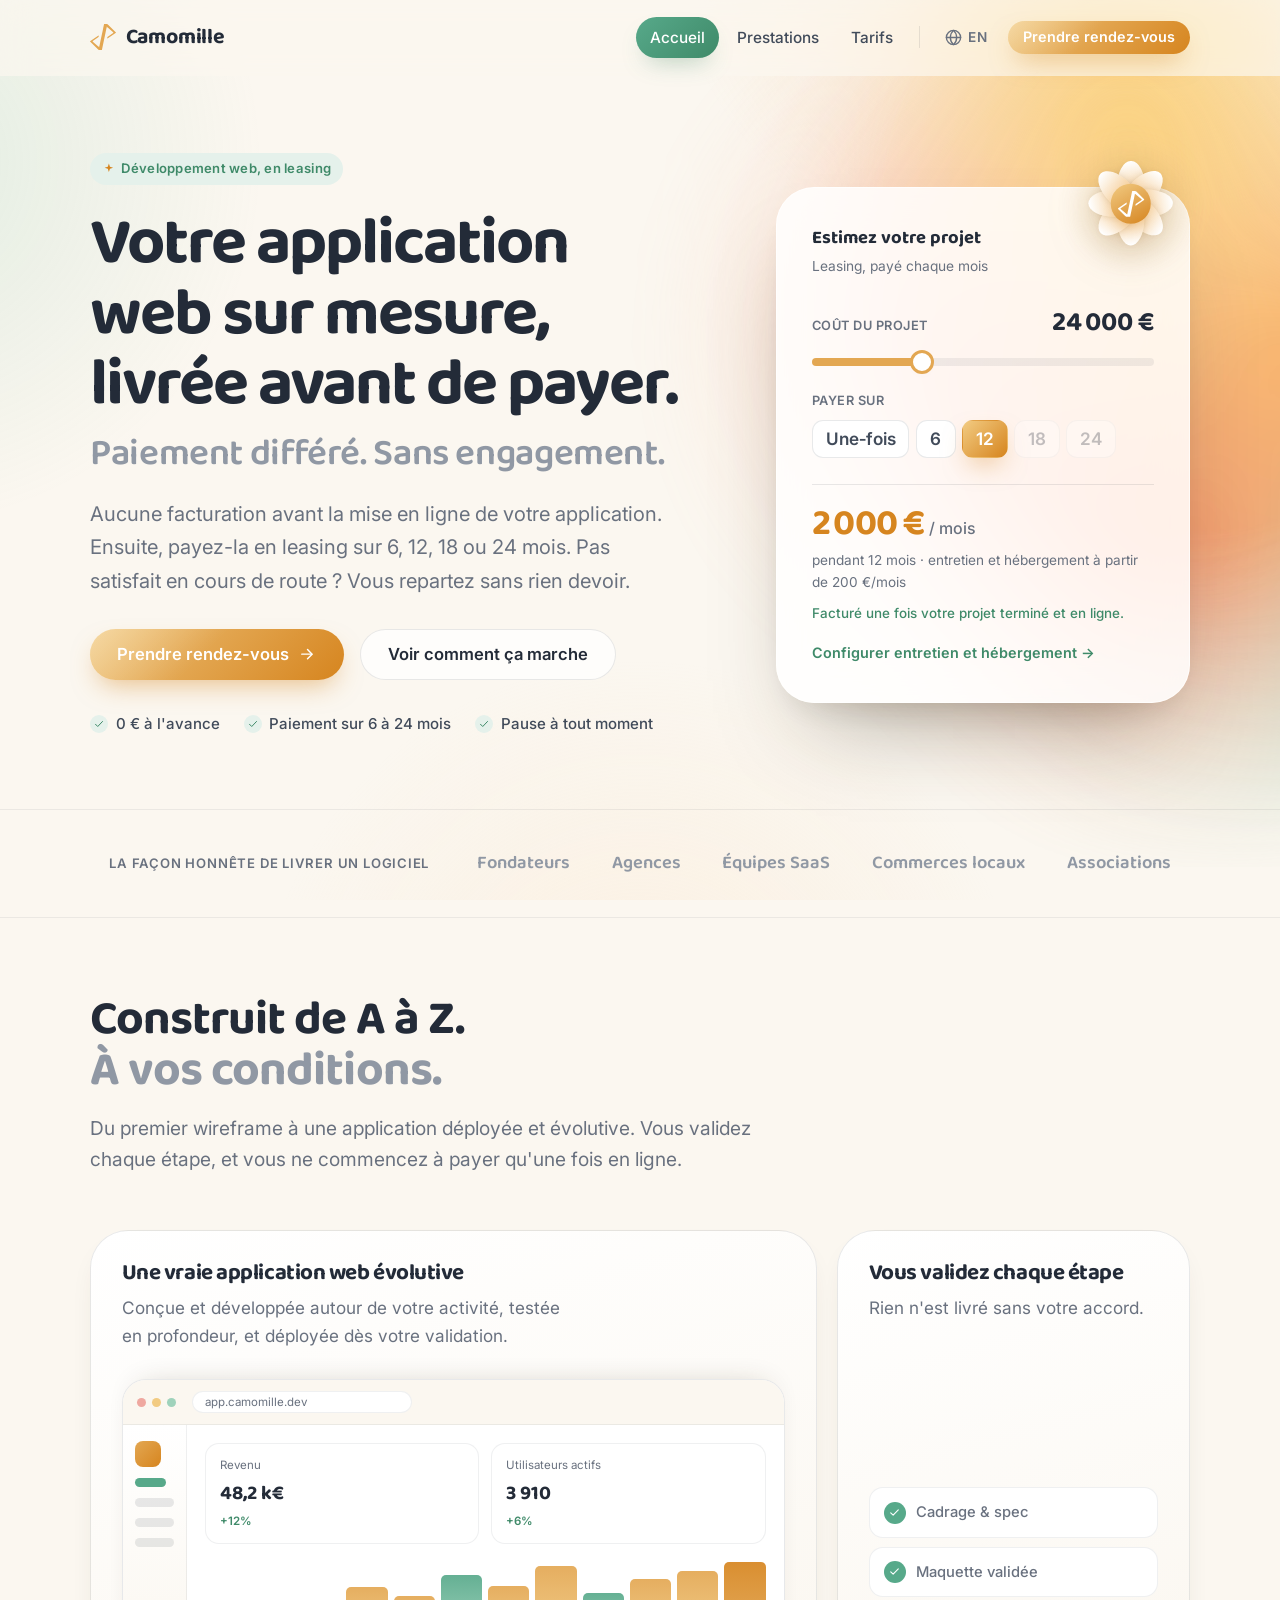
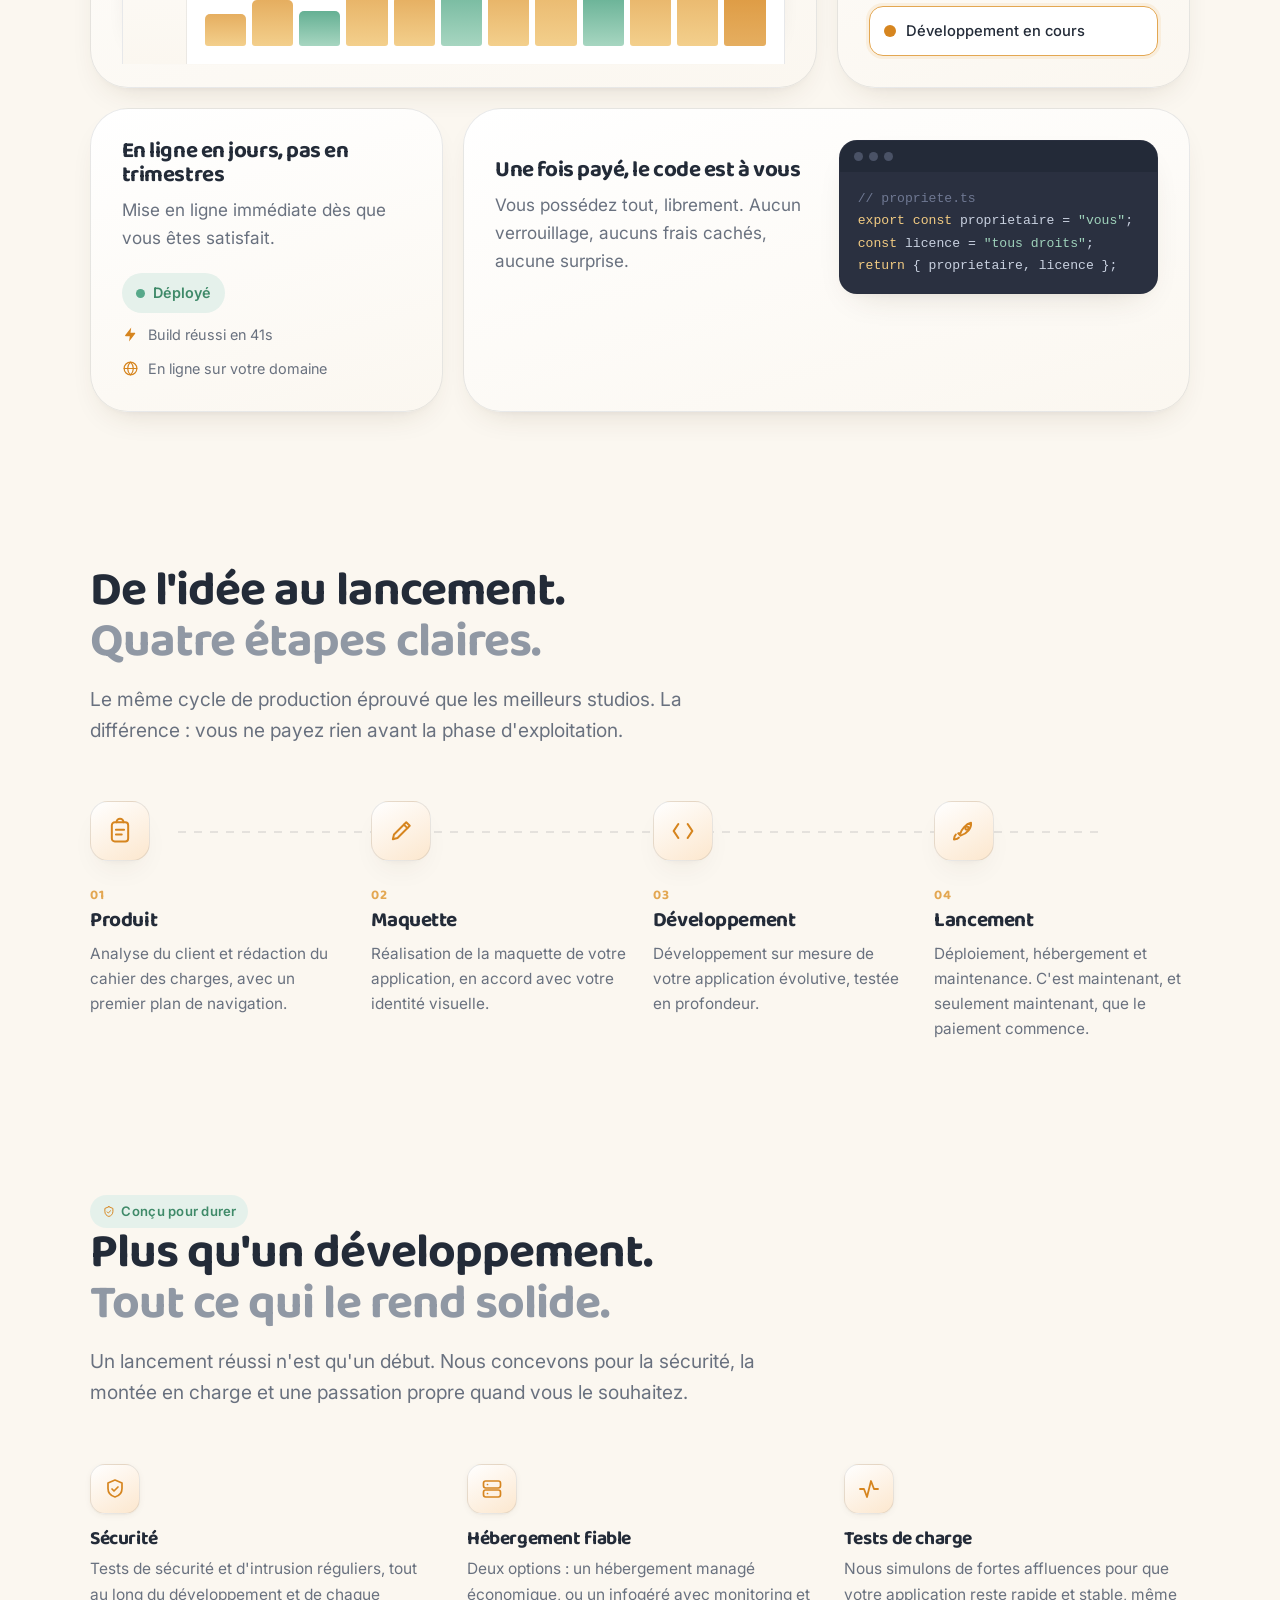
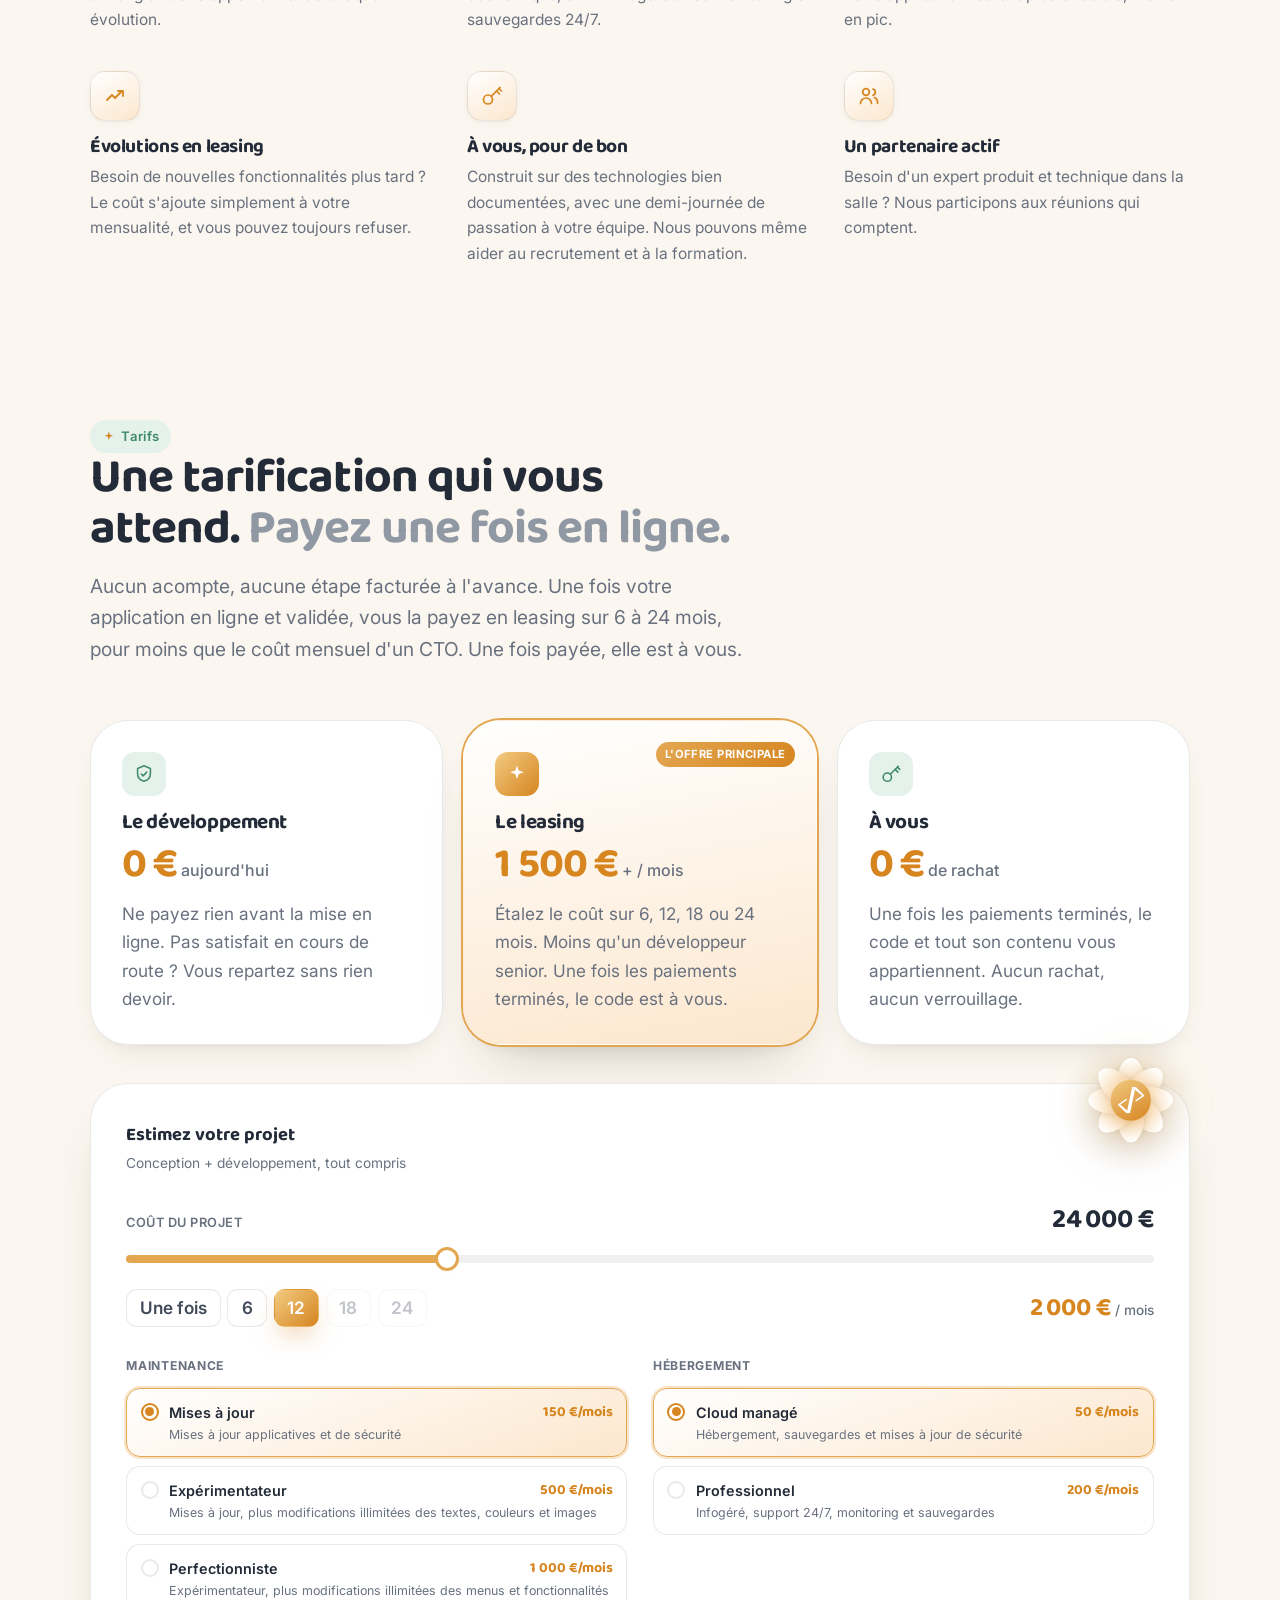
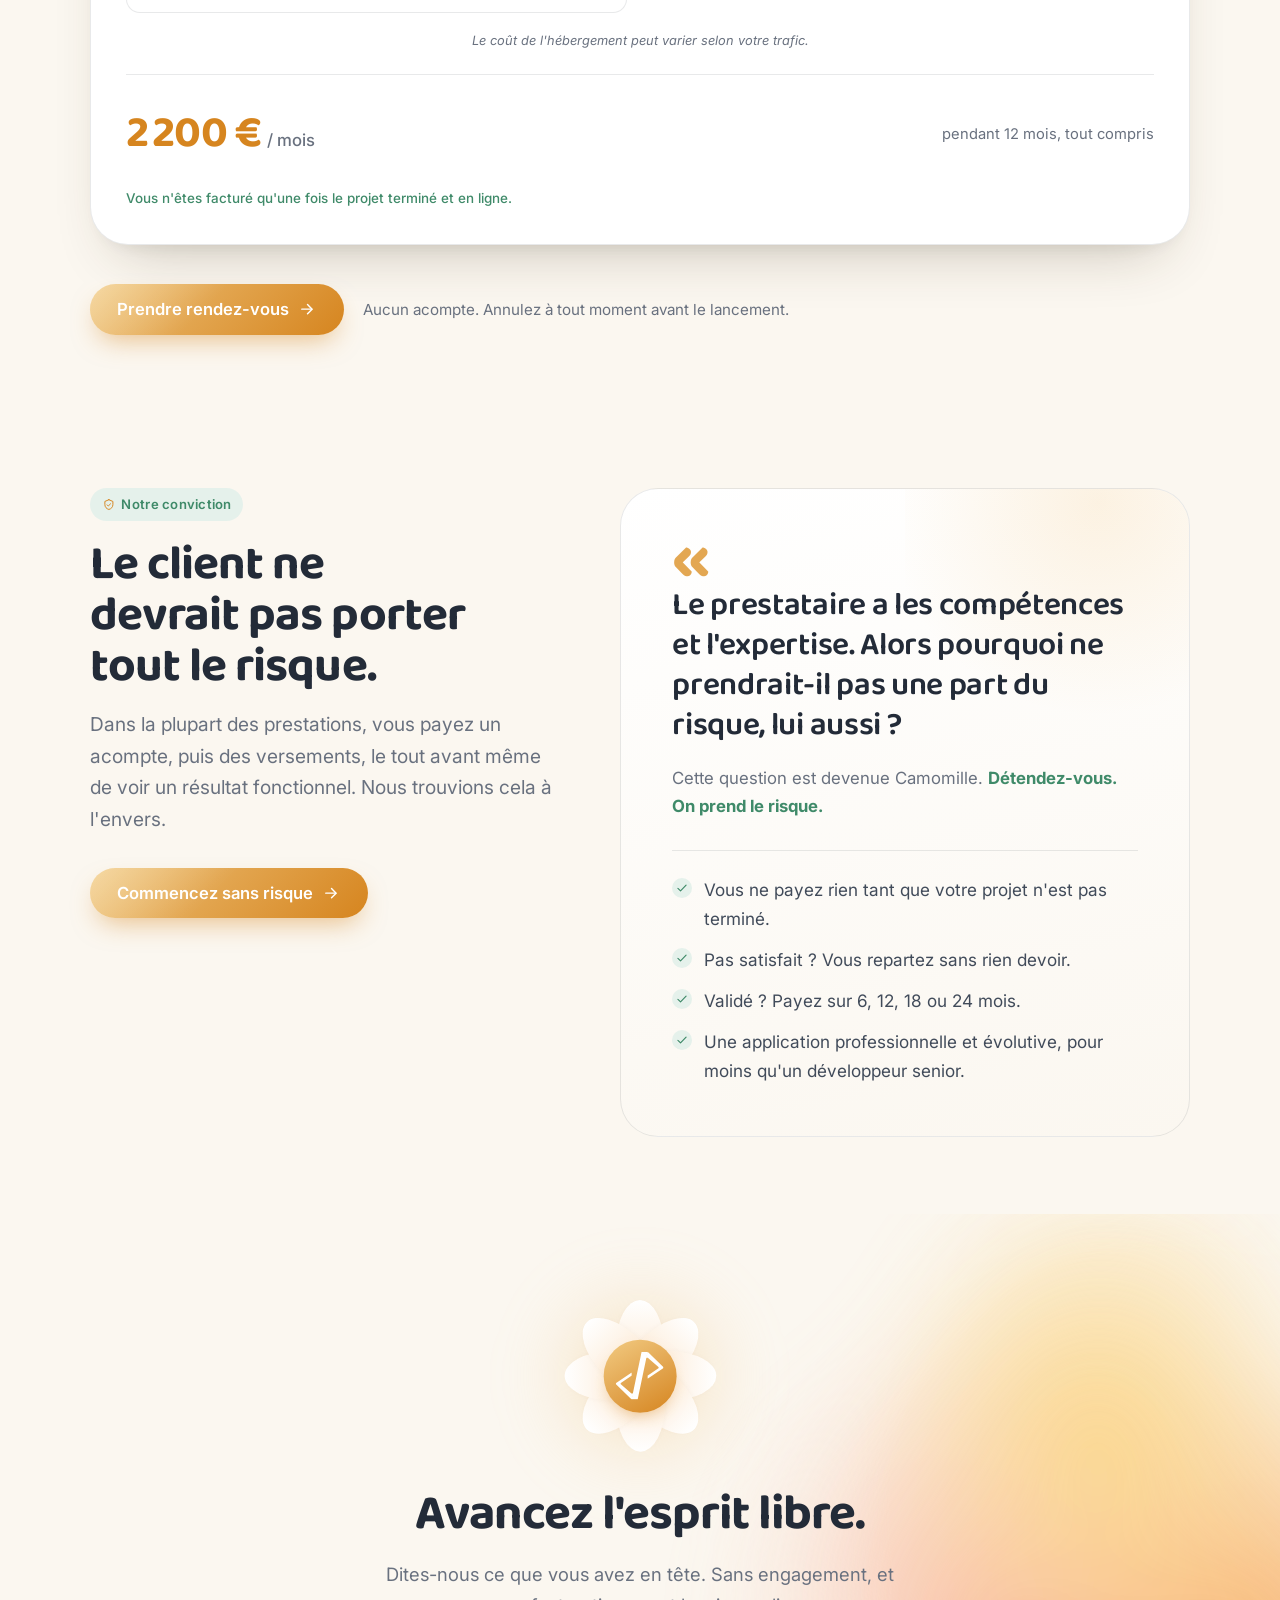
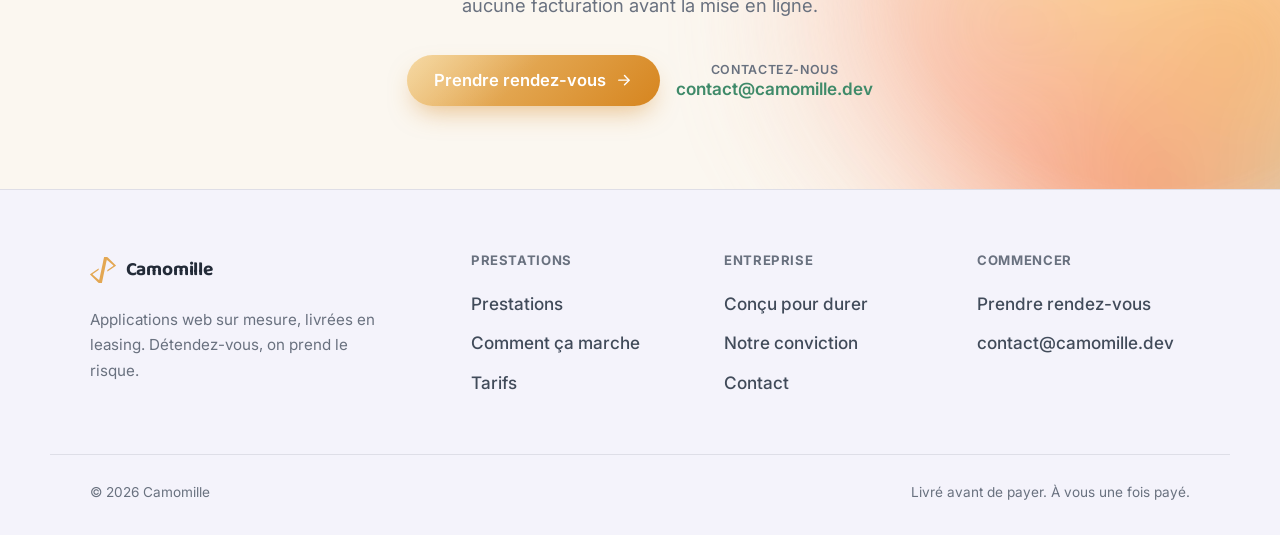
==== commit 06270f2c: "Remove non-functional expand button from product cards Co-Authored-By: Claude Opus 4.8 <noreply@anth" ====
--- a/fr/index.html
+++ b/fr/index.html
@@ -178,9 +178,7 @@
 
         <div class="bento-grid">
           <!-- big card: real app -->
-          <article class="bento-card span-2 reveal">
-            <button class="card-expand" aria-label="Agrandir"><svg aria-hidden="true"><use href="#ic-expand"/></svg></button>
-            <div class="bento-text">
+          <article class="bento-card span-2 reveal">            <div class="bento-text">
               <h3>Une vraie application web &eacute;volutive</h3>
               <p>Con&ccedil;ue et d&eacute;velopp&eacute;e autour de votre activit&eacute;, test&eacute;e en profondeur, et d&eacute;ploy&eacute;e d&egrave;s votre validation.</p>
             </div>
@@ -210,9 +208,7 @@
           </article>
 
           <!-- approve -->
-          <article class="bento-card reveal">
-            <button class="card-expand" aria-label="Agrandir"><svg aria-hidden="true"><use href="#ic-expand"/></svg></button>
-            <div class="bento-text">
+          <article class="bento-card reveal">            <div class="bento-text">
               <h3>Vous validez chaque &eacute;tape</h3>
               <p>Rien n'est livr&eacute; sans votre accord.</p>
             </div>
@@ -224,9 +220,7 @@
           </article>
 
           <!-- launch -->
-          <article class="bento-card reveal">
-            <button class="card-expand" aria-label="Agrandir"><svg aria-hidden="true"><use href="#ic-expand"/></svg></button>
-            <div class="bento-text">
+          <article class="bento-card reveal">            <div class="bento-text">
               <h3>En ligne en jours, pas en trimestres</h3>
               <p>Mise en ligne imm&eacute;diate d&egrave;s que vous &ecirc;tes satisfait.</p>
             </div>
@@ -238,9 +232,7 @@
           </article>
 
           <!-- code is yours -->
-          <article class="bento-card span-2 reveal">
-            <button class="card-expand" aria-label="Agrandir"><svg aria-hidden="true"><use href="#ic-expand"/></svg></button>
-            <div class="bento-split">
+          <article class="bento-card span-2 reveal">            <div class="bento-split">
               <div class="bento-text">
                 <h3>Une fois pay&eacute;, le code est &agrave; vous</h3>
                 <p>Vous poss&eacute;dez tout, librement. Aucun verrouillage, aucuns frais cach&eacute;s, aucune surprise.</p>
--- a/styles.css
+++ b/styles.css
@@ -267,10 +267,6 @@
 .bento-card.span-2 { grid-column: span 2; }
 .bento-text h3 { font-size: 1.4rem; margin-bottom: .5rem; }
 .bento-text p { color: var(--ink-soft); max-width: 42ch; }
-.card-expand { position: absolute; top: 1.1rem; right: 1.1rem; width: 34px; height: 34px; display: grid; place-items: center;
-  border: 1px solid var(--line); border-radius: 10px; background: rgba(255,255,255,.6); color: var(--ink-soft); cursor: pointer; transition: all .2s; }
-.card-expand svg { width: 17px; height: 17px; }
-.card-expand:hover { background: #fff; color: var(--ink-strong); transform: scale(1.06); }
 .bento-split { display: grid; grid-template-columns: 1fr 1fr; gap: 1.5rem; align-items: center; }
 
 /* browser mockup */
